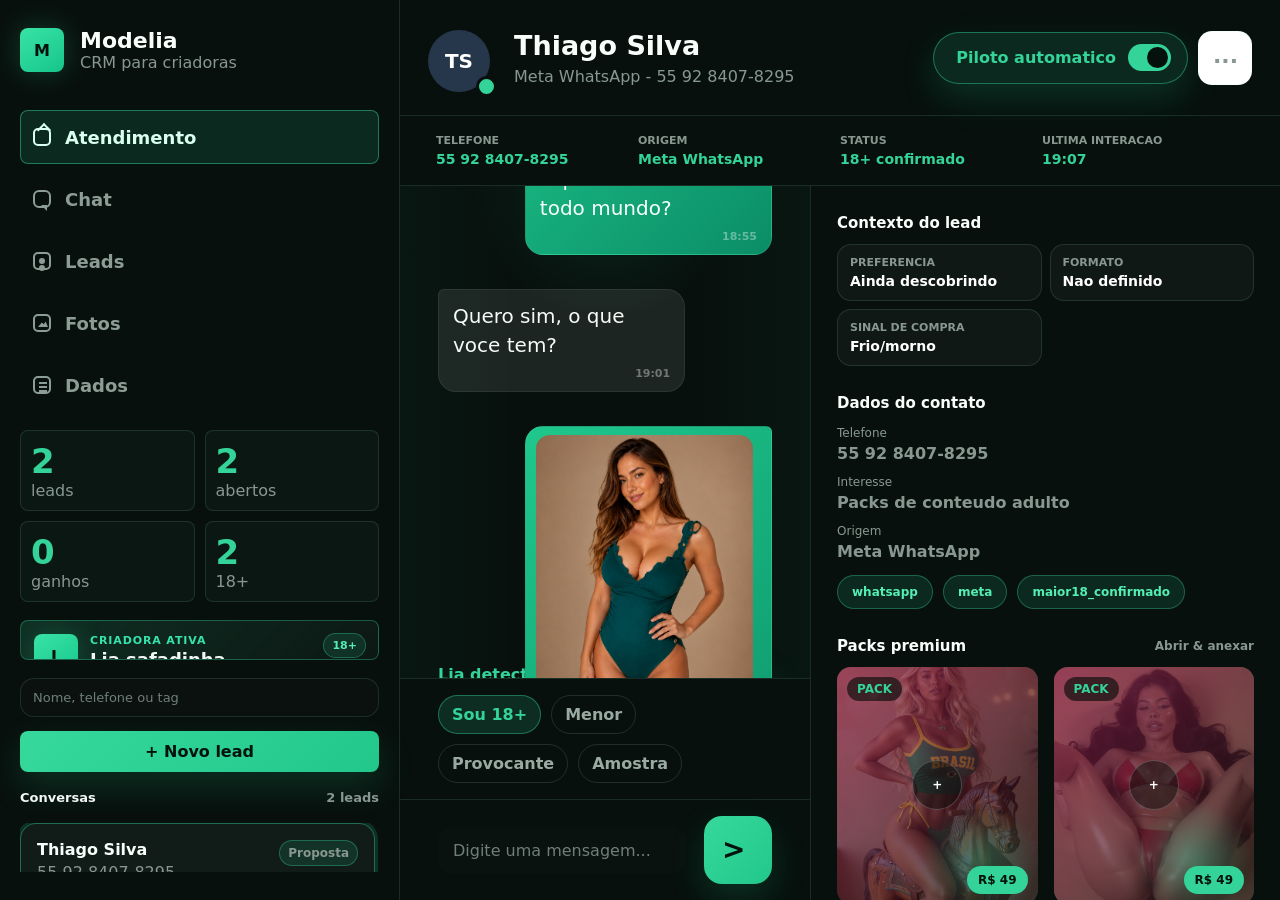
==== index.html @ 9b1b50dc "style: redesign crm dark cockpit layout" ====
<!doctype html>
<html lang="pt-BR">
  <head>
    <meta charset="UTF-8" />
    <meta name="viewport" content="width=device-width, initial-scale=1.0" />
    <title>Modelia CRM</title>
    <link rel="stylesheet" href="styles.css?v=20260605-02" />
  </head>
  <body data-view="atendimento">
    <main class="app-shell">
      <aside class="sidebar">
        <div class="brand">
          <div class="brand-mark">M</div>
          <div>
            <h1>Modelia</h1>
            <p>CRM para criadoras</p>
          </div>
        </div>

        <nav class="app-nav" aria-label="Areas do CRM">
          <button class="active" type="button" data-view="atendimento"><span class="nav-icon nav-icon-home" aria-hidden="true"></span>Atendimento</button>
          <button type="button" data-view="chat"><span class="nav-icon nav-icon-chat" aria-hidden="true"></span>Chat</button>
          <button type="button" data-view="leads"><span class="nav-icon nav-icon-leads" aria-hidden="true"></span>Leads</button>
          <button type="button" data-view="fotos"><span class="nav-icon nav-icon-photos" aria-hidden="true"></span>Fotos</button>
          <button type="button" data-view="dados"><span class="nav-icon nav-icon-data" aria-hidden="true"></span>Dados</button>
        </nav>

        <section class="metrics" aria-label="Resumo do CRM">
          <div>
            <strong id="metric-leads">0</strong>
            <span>leads</span>
          </div>
          <div>
            <strong id="metric-open">0</strong>
            <span>abertos</span>
          </div>
          <div>
            <strong id="metric-sales">0</strong>
            <span>ganhos</span>
          </div>
          <div>
            <strong id="metric-adult">0</strong>
            <span>18+</span>
          </div>
        </section>

        <section class="agent-card" aria-label="Criadora de conteudo">
          <div class="agent-orb" aria-hidden="true">L</div>
          <div class="agent-copy">
            <div class="agent-kicker">Criadora ativa</div>
            <h2>Lia safadinha</h2>
            <p>Provocante, carinhosa e sempre restrita a maiores de 18 anos.</p>
          </div>
          <span class="agent-pill">18+</span>
        </section>

        <div class="toolbar">
          <label class="search">
            <span>Buscar</span>
            <input id="search-input" type="search" placeholder="Nome, telefone ou tag" />
          </label>
          <button id="new-lead-button" class="primary-button" type="button">+ Novo lead</button>
        </div>

        <nav class="public-links" aria-label="Links publicos">
          <a href="privacidade.html" target="_blank" rel="noreferrer">Privacidade</a>
          <a href="termos.html" target="_blank" rel="noreferrer">Termos</a>
          <a href="exclusao-dados.html" target="_blank" rel="noreferrer">Exclusao de dados</a>
        </nav>

        <nav id="stage-tabs" class="stage-tabs" aria-label="Etapas do funil"></nav>
        <div class="list-heading">
          <strong>Conversas</strong>
          <span id="lead-list-count">0 leads</span>
        </div>
        <div id="lead-list" class="lead-list" aria-live="polite"></div>
      </aside>

      <section class="workspace">
        <header class="topbar">
          <div>
            <p class="eyebrow">Atendimento</p>
            <h2 id="lead-name">Selecione um lead</h2>
            <p id="lead-meta">A conversa e o historico aparecem aqui.</p>
          </div>
          <div class="topbar-actions">
            <button class="autopilot-button" type="button" aria-pressed="true">Piloto automatico <span aria-hidden="true"></span></button>
            <select id="stage-select" aria-label="Alterar etapa"></select>
            <button id="mark-done-button" class="ghost-button" type="button">Marcar ganho</button>
          </div>
        </header>

        <section class="contact-summary" aria-label="Resumo do contato">
          <div>
            <span>Telefone</span>
            <strong id="summary-phone">-</strong>
          </div>
          <div>
            <span>Origem</span>
            <strong id="summary-source">-</strong>
          </div>
          <div>
            <span>Status</span>
            <strong id="summary-age">Aguardando 18+</strong>
          </div>
          <div>
            <span>Ultima interacao</span>
            <strong id="summary-last-message">-</strong>
          </div>
        </section>

        <section id="leads-page" class="leads-page" aria-label="Lista detalhada de leads">
          <div class="section-heading">
            <div>
              <p class="eyebrow">Leads</p>
              <h3>Base de contatos</h3>
            </div>
            <button id="new-lead-button-alt" class="primary-button" type="button">Novo lead</button>
          </div>
          <div class="lead-table-wrap">
            <table class="lead-table">
              <thead>
                <tr>
                  <th>Contato</th>
                  <th>Status</th>
                  <th>Etapa</th>
                  <th>Preferencia</th>
                  <th>Ultima mensagem</th>
                </tr>
              </thead>
              <tbody id="lead-table-body"></tbody>
            </table>
          </div>
        </section>

        <section id="photos-page" class="photos-page" aria-label="Galeria de fotos">
          <div class="section-heading">
            <div>
              <p class="eyebrow">Fotos</p>
              <h3>Packs das modelos</h3>
            </div>
            <span class="section-caption">Abra um pack e anexe fotos ou videos</span>
          </div>
          <div id="model-gallery-page" class="model-gallery-page" aria-label="Packs e midias disponiveis"></div>
        </section>

        <div class="content-grid">
          <section class="chat-panel" aria-label="Chat">
            <header class="chat-header">
              <div class="chat-avatar" aria-hidden="true">L</div>
              <div>
                <strong id="chat-contact-name">Lia safadinha</strong>
                <span id="chat-contact-status">Aguardando confirmacao 18+</span>
              </div>
              <span id="sync-status" class="sync-status">Sincronizando</span>
            </header>
            <div id="chat-feed" class="chat-feed"></div>
            <div class="suggestion-bar">
              <strong>Lia detectou intencao alta.</strong>
              <span>Lead pronto para comprar - sugestao: oferecer Pack Premium.</span>
              <button type="button">Aplicar sugestao</button>
            </div>
            <div class="quick-replies" aria-label="Respostas rapidas">
              <button type="button" data-reply="Sou maior de 18">Sou 18+</button>
              <button type="button" data-reply="Sou menor de 18">Menor</button>
              <button type="button" data-reply="Gosto de um clima mais provocante">Provocante</button>
              <button type="button" data-reply="Manda uma amostrinha">Amostra</button>
            </div>
            <form id="message-form" class="composer">
              <div class="composer-fields">
                <input id="message-input" type="text" placeholder="Digite uma mensagem..." autocomplete="off" />
                <input id="media-input" type="url" placeholder="URL da midia opcional" autocomplete="off" />
              </div>
              <button class="send-button" type="submit">Enviar</button>
            </form>
          </section>

          <aside class="details-panel" aria-label="Detalhes do lead">
            <section>
              <h3>Contexto do lead</h3>
              <div class="profile-grid">
                <div>
                  <span>Preferencia</span>
                  <strong id="lead-preference">-</strong>
                </div>
                <div>
                  <span>Formato</span>
                  <strong id="lead-format">-</strong>
                </div>
                <div>
                  <span>Sinal de compra</span>
                  <strong id="lead-buying-signal">-</strong>
                </div>
              </div>
            </section>

            <section>
              <h3>Dados do contato</h3>
              <dl class="details-list">
                <div>
                  <dt>Telefone</dt>
                  <dd id="lead-phone">-</dd>
                </div>
                <div>
                  <dt>Interesse</dt>
                  <dd id="lead-interest">-</dd>
                </div>
                <div>
                  <dt>Origem</dt>
                  <dd id="lead-source">-</dd>
                </div>
              </dl>
              <div id="lead-tags" class="tag-row"></div>
            </section>

            <section>
              <div class="section-heading">
                <h3>Packs premium</h3>
                <span class="section-caption">Abrir & anexar</span>
              </div>
              <div id="model-gallery" class="model-gallery" aria-label="Packs e midias disponiveis"></div>
            </section>

            <section>
              <div class="section-heading">
                <h3>Notas</h3>
                <button id="save-note-button" class="text-button" type="button">Salvar</button>
              </div>
              <textarea id="note-input" rows="7" placeholder="Resumo, proximos passos, preferencias..."></textarea>
            </section>

            <section>
              <h3>Proximas acoes</h3>
              <div id="activity-list" class="activity-list"></div>
            </section>
          </aside>
        </div>
      </section>
    </main>

    <dialog id="lead-dialog">
      <form id="lead-form" method="dialog">
        <div class="dialog-header">
          <h2>Novo lead</h2>
          <button class="icon-button" value="cancel" aria-label="Fechar" type="submit">x</button>
        </div>
        <label>
          Nome
          <input name="name" required placeholder="Ex: Ana Silva" />
        </label>
        <label>
          Telefone
          <input name="phone" required placeholder="(92) 99999-9999" />
        </label>
        <label>
          Interesse
          <input name="interest" required placeholder="Ex: Ensaio fotografico" />
        </label>
        <label>
          Origem
          <select name="source">
            <option>WhatsApp</option>
            <option>Instagram</option>
            <option>Site</option>
            <option>Indicacao</option>
          </select>
        </label>
        <label>
          Tags
          <input name="tags" placeholder="vip, urgente, retorno" />
        </label>
        <div class="dialog-actions">
          <button class="ghost-button" value="cancel" type="submit">Cancelar</button>
          <button class="primary-button" value="default" type="submit">Criar lead</button>
        </div>
      </form>
    </dialog>

    <script src="app.js?v=20260605-02"></script>
  </body>
</html>
---- styles.css ----
:root {
  --bg: #eef3f6;
  --panel: #ffffff;
  --panel-soft: #f0f3f6;
  --text: #17202a;
  --muted: #697586;
  --line: #dde3ea;
  --brand: #0f766e;
  --brand-strong: #115e59;
  --brand-soft: #d9f4ef;
  --accent: #be185d;
  --accent-soft: #fce7f3;
  --danger: #b42318;
  --success: #15803d;
  --warning: #b7791f;
  --shadow: 0 14px 34px rgba(15, 23, 42, 0.09);
}

* {
  box-sizing: border-box;
}

body {
  margin: 0;
  min-height: 100vh;
  overflow-x: hidden;
  background:
    radial-gradient(circle at top left, rgba(15, 118, 110, 0.12), transparent 28vw),
    linear-gradient(135deg, #f8fafc 0%, var(--bg) 55%, #eef7f5 100%);
  color: var(--text);
  font-family: Inter, ui-sans-serif, system-ui, -apple-system, BlinkMacSystemFont, "Segoe UI", sans-serif;
}

button,
input,
select,
textarea {
  font: inherit;
}

button {
  cursor: pointer;
}

.app-shell {
  display: grid;
  grid-template-columns: minmax(340px, 410px) 1fr;
  width: 100%;
  max-width: 100vw;
  height: 100vh;
  min-height: 100vh;
  overflow: hidden;
}

.sidebar {
  display: flex;
  flex-direction: column;
  gap: 16px;
  min-width: 0;
  min-height: 0;
  border-right: 1px solid var(--line);
  background: rgba(255, 255, 255, 0.96);
  padding: 20px 18px;
  backdrop-filter: blur(10px);
}

.sidebar > * {
  min-width: 0;
  max-width: 100%;
}

.brand,
.topbar,
.section-heading,
.dialog-header,
.dialog-actions {
  display: flex;
  align-items: center;
  justify-content: space-between;
  gap: 16px;
}

.brand {
  justify-content: flex-start;
}

.app-nav {
  display: grid;
  grid-template-columns: repeat(5, minmax(0, 1fr));
  gap: 6px;
  border: 1px solid var(--line);
  border-radius: 8px;
  background: var(--panel-soft);
  padding: 4px;
  min-width: 0;
}

.app-nav button {
  display: grid;
  place-items: center;
  gap: 4px;
  border: 0;
  border-radius: 6px;
  background: transparent;
  color: var(--muted);
  padding: 9px 8px;
  font-size: 11px;
  font-weight: 900;
  min-width: 0;
  overflow: hidden;
  text-overflow: ellipsis;
  white-space: nowrap;
}

.nav-icon {
  position: relative;
  display: block;
  width: 18px;
  height: 18px;
  border: 2px solid currentColor;
  border-radius: 5px;
}

.nav-icon-home::before,
.nav-icon-chat::before,
.nav-icon-leads::before,
.nav-icon-photos::before,
.nav-icon-data::before {
  content: "";
  position: absolute;
  background: currentColor;
}

.nav-icon-home::before {
  left: 4px;
  top: -5px;
  width: 8px;
  height: 8px;
  border-left: 2px solid currentColor;
  border-top: 2px solid currentColor;
  background: transparent;
  transform: rotate(45deg);
}

.nav-icon-chat {
  border-radius: 6px;
}

.nav-icon-chat::before {
  right: 2px;
  bottom: -5px;
  width: 6px;
  height: 6px;
  clip-path: polygon(0 0, 100% 0, 100% 100%);
}

.nav-icon-leads::before {
  left: 4px;
  top: 4px;
  width: 6px;
  height: 6px;
  border-radius: 999px;
  box-shadow: 0 7px 0 currentColor;
}

.nav-icon-photos::before {
  left: 3px;
  bottom: 3px;
  width: 10px;
  height: 7px;
  clip-path: polygon(0 100%, 38% 35%, 58% 60%, 76% 20%, 100% 100%);
}

.nav-icon-data::before {
  left: 4px;
  top: 4px;
  width: 8px;
  height: 2px;
  box-shadow: 0 4px 0 currentColor, 0 8px 0 currentColor;
}

.app-nav button.active {
  background: white;
  color: var(--brand-strong);
  box-shadow: 0 6px 14px rgba(15, 23, 42, 0.08);
}

.brand-mark {
  display: grid;
  width: 44px;
  height: 44px;
  place-items: center;
  border-radius: 8px;
  background: linear-gradient(145deg, var(--brand), #12a090);
  color: white;
  font-weight: 800;
}

h1,
h2,
h3,
p {
  margin: 0;
}

h1 {
  font-size: 22px;
}

h2 {
  font-size: 28px;
}

h3 {
  font-size: 15px;
}

.brand p,
#lead-meta,
.eyebrow,
.details-list dt,
.activity-list,
.lead-card p,
.metrics span {
  color: var(--muted);
}

.metrics {
  display: grid;
  grid-template-columns: repeat(4, 1fr);
  gap: 10px;
}

.metrics div {
  border: 1px solid var(--line);
  border-radius: 8px;
  padding: 10px;
  background: linear-gradient(180deg, white, var(--panel-soft));
}

.metrics strong,
.metrics span {
  display: block;
}

.metrics strong {
  font-size: 20px;
}

.agent-card {
  position: relative;
  display: grid;
  grid-template-columns: auto minmax(0, 1fr);
  gap: 12px;
  overflow: hidden;
  border: 1px solid rgba(190, 24, 93, 0.18);
  border-radius: 8px;
  background:
    linear-gradient(135deg, rgba(252, 231, 243, 0.92), rgba(217, 244, 239, 0.72)),
    white;
  padding: 14px;
}

.agent-card::after {
  content: "";
  position: absolute;
  right: -28px;
  bottom: -38px;
  width: 104px;
  height: 104px;
  border-radius: 999px;
  background: rgba(190, 24, 93, 0.1);
}

.agent-orb {
  display: grid;
  width: 44px;
  height: 44px;
  place-items: center;
  border-radius: 8px;
  background: linear-gradient(145deg, var(--accent), var(--brand));
  color: white;
  font-weight: 900;
  box-shadow: 0 12px 24px rgba(190, 24, 93, 0.18);
}

.agent-copy {
  position: relative;
  z-index: 1;
  min-width: 0;
}

.agent-kicker {
  color: var(--accent);
  font-size: 11px;
  font-weight: 900;
  letter-spacing: 0.08em;
  text-transform: uppercase;
}

.agent-card h2 {
  margin-top: 2px;
  font-size: 18px;
}

.agent-card p {
  margin-top: 4px;
  color: var(--muted);
  font-size: 13px;
  line-height: 1.45;
  overflow-wrap: anywhere;
}

.agent-pill {
  position: absolute;
  top: 12px;
  right: 12px;
  z-index: 1;
  border-radius: 999px;
  background: rgba(255, 255, 255, 0.72);
  color: var(--accent);
  padding: 5px 8px;
  font-size: 11px;
  font-weight: 900;
}

.toolbar {
  display: grid;
  grid-template-columns: minmax(0, 1fr) auto;
  gap: 10px;
}

.toolbar .search {
  min-width: 0;
}

.search {
  display: grid;
  gap: 6px;
  color: var(--muted);
  font-size: 13px;
}

input,
select,
textarea {
  width: 100%;
  border: 1px solid var(--line);
  border-radius: 8px;
  background: rgba(255, 255, 255, 0.9);
  color: var(--text);
  outline: none;
  padding: 11px 12px;
}

input:focus,
select:focus,
textarea:focus {
  border-color: var(--brand);
  box-shadow: 0 0 0 3px var(--brand-soft);
}

.primary-button,
.ghost-button,
.text-button,
.icon-button,
.quick-replies button {
  border: 0;
  border-radius: 8px;
  padding: 11px 14px;
  font-weight: 700;
}

.primary-button {
  background: var(--brand);
  color: white;
}

.primary-button:hover {
  background: var(--brand-strong);
}

.ghost-button,
.quick-replies button {
  border: 1px solid var(--line);
  background: white;
  color: var(--text);
}

.text-button,
.icon-button {
  background: transparent;
  color: var(--brand);
}

.stage-tabs {
  display: flex;
  gap: 8px;
  overflow-x: auto;
  padding-bottom: 2px;
}

.list-heading {
  display: flex;
  align-items: center;
  justify-content: space-between;
  color: var(--text);
  font-size: 13px;
}

.list-heading span {
  color: var(--muted);
  font-weight: 800;
}

.public-links {
  display: grid;
  grid-template-columns: 1fr;
  gap: 8px;
}

.public-links a {
  display: block;
  border: 1px solid var(--line);
  border-radius: 8px;
  background: white;
  color: var(--brand-strong);
  padding: 10px 12px;
  font-size: 14px;
  font-weight: 800;
  text-decoration: none;
}

.public-links a:hover {
  border-color: var(--brand);
  background: var(--brand-soft);
}

.stage-tabs button {
  flex: 0 0 auto;
  border: 1px solid var(--line);
  border-radius: 999px;
  background: white;
  color: var(--muted);
  padding: 8px 12px;
}

.stage-tabs button.active {
  border-color: var(--brand);
  background: var(--brand-soft);
  color: var(--brand-strong);
  font-weight: 800;
}

.lead-list {
  display: grid;
  gap: 10px;
  overflow: auto;
  padding-right: 4px;
}

.lead-card {
  border: 1px solid var(--line);
  border-radius: 8px;
  background: white;
  display: grid;
  gap: 10px;
  padding: 13px;
  text-align: left;
}

.lead-card.active {
  border-color: var(--brand);
  background: linear-gradient(180deg, white, #f5fffc);
  box-shadow: 0 0 0 3px var(--brand-soft), 0 14px 30px rgba(15, 118, 110, 0.1);
}

.lead-card header {
  display: flex;
  justify-content: space-between;
  gap: 10px;
}

.lead-card-meta {
  display: flex;
  flex-wrap: wrap;
  gap: 8px;
  color: var(--muted);
  font-size: 12px;
  font-weight: 800;
}

.age-dot {
  position: relative;
  padding-left: 14px;
}

.age-dot::before {
  content: "";
  position: absolute;
  left: 0;
  top: 50%;
  width: 8px;
  height: 8px;
  border-radius: 999px;
  background: var(--warning);
  transform: translateY(-50%);
}

.age-dot.confirmed::before {
  background: var(--success);
}

.age-dot.blocked::before {
  background: var(--danger);
}

.lead-preview {
  display: -webkit-box;
  overflow: hidden;
  color: var(--muted);
  font-size: 13px;
  line-height: 1.35;
  -webkit-box-orient: vertical;
  -webkit-line-clamp: 2;
}

.lead-card strong {
  display: block;
  margin-bottom: 4px;
}

.badge {
  align-self: flex-start;
  border-radius: 999px;
  background: var(--panel-soft);
  color: var(--muted);
  padding: 5px 8px;
  font-size: 12px;
  font-weight: 700;
  white-space: nowrap;
}

.workspace {
  display: flex;
  flex-direction: column;
  min-width: 0;
  min-height: 0;
  overflow: hidden;
  gap: 16px;
  padding: 22px;
}

.topbar {
  min-height: 72px;
}

.eyebrow {
  margin-bottom: 4px;
  font-size: 12px;
  font-weight: 800;
  letter-spacing: 0.08em;
  text-transform: uppercase;
}

.topbar-actions {
  display: flex;
  align-items: center;
  gap: 10px;
}

.topbar-actions select {
  min-width: 170px;
}

.content-grid {
  display: grid;
  grid-template-columns: minmax(0, 1fr) minmax(300px, 360px);
  gap: 16px;
  min-height: 0;
  flex: 1;
}

.leads-page,
.photos-page {
  display: none;
  min-height: 0;
  overflow: hidden;
  border: 1px solid var(--line);
  border-radius: 8px;
  background: rgba(255, 255, 255, 0.94);
  box-shadow: var(--shadow);
  padding: 18px;
}

.photos-page {
  overflow: auto;
}

.lead-table-wrap {
  overflow: auto;
  margin-top: 14px;
  border: 1px solid var(--line);
  border-radius: 8px;
}

.model-gallery-page {
  display: grid;
  grid-template-columns: repeat(auto-fill, minmax(150px, 1fr));
  gap: 14px;
  margin-top: 16px;
}

.model-gallery-page .model-card {
  padding: 10px;
}

.lead-table {
  width: 100%;
  border-collapse: collapse;
  min-width: 760px;
}

.lead-table th,
.lead-table td {
  border-bottom: 1px solid var(--line);
  padding: 13px 14px;
  text-align: left;
  vertical-align: top;
}

.lead-table th {
  background: var(--panel-soft);
  color: var(--muted);
  font-size: 11px;
  font-weight: 900;
  text-transform: uppercase;
}

.lead-table tr {
  background: white;
}

.lead-table tr.active,
.lead-table tr:hover {
  background: #f5fffc;
}

.lead-table tr:last-child td {
  border-bottom: 0;
}

.table-contact {
  display: grid;
  gap: 3px;
  border: 0;
  background: transparent;
  color: var(--text);
  padding: 0;
  text-align: left;
}

.table-contact strong {
  font-size: 14px;
}

.table-contact span,
.table-preview {
  color: var(--muted);
  font-size: 13px;
}

.table-preview {
  max-width: 420px;
}

.table-status {
  display: inline-flex;
  border-radius: 999px;
  background: var(--brand-soft);
  color: var(--brand-strong);
  padding: 5px 8px;
  font-size: 12px;
  font-weight: 900;
  white-space: nowrap;
}

.table-empty {
  color: var(--muted);
  text-align: center;
}

.contact-summary {
  display: grid;
  grid-template-columns: repeat(4, minmax(0, 1fr));
  gap: 10px;
}

.contact-summary div,
.profile-grid div {
  border: 1px solid var(--line);
  border-radius: 8px;
  background: rgba(255, 255, 255, 0.86);
  padding: 11px 12px;
}

.contact-summary span,
.profile-grid span {
  display: block;
  margin-bottom: 4px;
  color: var(--muted);
  font-size: 11px;
  font-weight: 900;
  text-transform: uppercase;
}

.contact-summary strong,
.profile-grid strong {
  display: block;
  overflow: hidden;
  font-size: 14px;
  text-overflow: ellipsis;
  white-space: nowrap;
}

.chat-panel,
.details-panel {
  border: 1px solid var(--line);
  border-radius: 8px;
  background: rgba(255, 255, 255, 0.94);
  box-shadow: var(--shadow);
}

.chat-panel {
  display: grid;
  grid-template-rows: auto minmax(300px, 1fr) auto auto;
  min-height: 0;
  overflow: hidden;
}

.chat-header {
  display: flex;
  align-items: center;
  gap: 12px;
  border-bottom: 1px solid rgba(221, 227, 234, 0.78);
  background: linear-gradient(135deg, rgba(255, 255, 255, 0.96), rgba(240, 248, 246, 0.94));
  padding: 13px 16px;
}

.chat-header > div:nth-child(2) {
  min-width: 0;
  flex: 1;
}

.chat-avatar {
  display: grid;
  width: 42px;
  height: 42px;
  place-items: center;
  border-radius: 999px;
  background: linear-gradient(145deg, var(--accent), var(--brand));
  color: white;
  font-weight: 900;
  box-shadow: 0 10px 22px rgba(190, 24, 93, 0.18);
}

.chat-header strong,
.chat-header span {
  display: block;
}

.chat-header strong {
  font-size: 16px;
}

.chat-header span {
  margin-top: 2px;
  color: var(--muted);
  font-size: 13px;
}

.sync-status {
  flex: 0 0 auto;
  border: 1px solid var(--brand-soft);
  border-radius: 999px;
  background: rgba(217, 244, 239, 0.72);
  color: var(--brand-strong);
  padding: 6px 9px;
  font-size: 11px;
  font-weight: 900;
}

.chat-feed {
  display: flex;
  flex-direction: column;
  gap: 14px;
  overflow: auto;
  background:
    radial-gradient(circle at 18px 18px, rgba(15, 118, 110, 0.045) 0 2px, transparent 3px),
    linear-gradient(180deg, #fbfcfd, #f4f7f8);
  background-size: 38px 38px, auto;
  padding: 22px;
}

.message {
  max-width: min(74%, 620px);
  position: relative;
  border-radius: 16px;
  padding: 12px 14px 9px;
  line-height: 1.45;
  box-shadow: 0 10px 24px rgba(15, 23, 42, 0.08);
}

.message.inbound {
  align-self: flex-start;
  border-top-left-radius: 6px;
  background: white;
  color: var(--text);
}

.message.outbound {
  align-self: flex-end;
  border-top-right-radius: 6px;
  background: linear-gradient(145deg, var(--brand), #12877c);
  color: white;
}

.message.inbound::before,
.message.outbound::before {
  content: "";
  position: absolute;
  top: 0;
  width: 12px;
  height: 12px;
}

.message.inbound::before {
  left: -5px;
  border-top-right-radius: 12px;
  background: white;
}

.message.outbound::before {
  right: -5px;
  border-top-left-radius: 12px;
  background: var(--brand);
}

.message time {
  display: flex;
  align-items: center;
  gap: 6px;
  justify-content: flex-end;
  margin-top: 6px;
  opacity: 0.68;
  font-size: 11px;
  font-weight: 700;
}

.message-status {
  border-radius: 999px;
  padding: 2px 6px;
  font-size: 10px;
  font-weight: 900;
}

.message-status.sending,
.message-status.stored {
  background: rgba(255, 255, 255, 0.2);
}

.message-status.sent {
  background: rgba(217, 244, 239, 0.28);
}

.message-status.failed {
  background: rgba(255, 255, 255, 0.88);
  color: var(--danger);
}

.message p {
  margin: 0;
  white-space: pre-line;
}

.message-media {
  display: block;
  width: min(300px, 100%);
  max-height: 320px;
  margin: -4px -4px 9px;
  border-radius: 14px;
  object-fit: cover;
}

.quick-replies,
.composer {
  display: flex;
  gap: 10px;
  border-top: 1px solid var(--line);
  background: rgba(255, 255, 255, 0.92);
  padding: 11px 14px;
}

.quick-replies {
  flex-wrap: wrap;
}

.quick-replies button {
  border-radius: 999px;
  color: var(--brand-strong);
  padding: 9px 13px;
}

.quick-replies button:first-child {
  border-color: rgba(190, 24, 93, 0.2);
  background: var(--accent-soft);
  color: var(--accent);
}

.composer {
  align-items: center;
}

.composer-fields {
  display: grid;
  grid-template-columns: minmax(0, 1fr) minmax(180px, 260px);
  gap: 10px;
  flex: 1;
}

.composer input {
  border-color: transparent;
  background: var(--panel-soft);
  padding: 13px 14px;
}

.send-button {
  border: 0;
  border-radius: 999px;
  background: linear-gradient(145deg, var(--brand), #0d9488);
  color: white;
  padding: 13px 18px;
  font-weight: 900;
  box-shadow: 0 12px 24px rgba(15, 118, 110, 0.2);
}

.send-button:hover {
  background: linear-gradient(145deg, var(--brand-strong), var(--brand));
}

.details-panel {
  display: grid;
  align-content: start;
  gap: 18px;
  padding: 18px;
  overflow: auto;
}

.profile-grid {
  display: grid;
  gap: 8px;
  margin-top: 12px;
}

.details-list {
  display: grid;
  gap: 12px;
  margin: 14px 0 0;
}

.details-list div {
  display: grid;
  gap: 4px;
}

.details-list dt {
  font-size: 12px;
}

.details-list dd {
  margin: 0;
  font-weight: 700;
}

.tag-row {
  display: flex;
  flex-wrap: wrap;
  gap: 8px;
  margin-top: 14px;
}

.tag {
  border-radius: 999px;
  background: var(--brand-soft);
  color: var(--brand-strong);
  padding: 6px 9px;
  font-size: 12px;
  font-weight: 800;
}

.section-caption {
  color: var(--muted);
  font-size: 12px;
  font-weight: 700;
}

.model-gallery {
  display: grid;
  grid-template-columns: repeat(2, minmax(0, 1fr));
  gap: 10px;
  margin-top: 12px;
  max-height: 390px;
  overflow: auto;
  padding-right: 4px;
}

.model-card {
  display: grid;
  gap: 8px;
  border: 1px solid var(--line);
  border-radius: 8px;
  background: white;
  padding: 8px;
  color: var(--text);
  text-align: left;
}

.model-card:hover {
  border-color: var(--brand);
  box-shadow: 0 0 0 3px var(--brand-soft);
}

.model-card-preview {
  position: relative;
  display: block;
  width: 100%;
  aspect-ratio: 1 / 1.18;
  overflow: hidden;
  border-radius: 6px;
  background: var(--panel-soft);
}

.model-card-preview.is-empty {
  display: grid;
  place-items: center;
  border: 1px dashed #b8c6d1;
  color: var(--muted);
  text-align: center;
}

.model-card-preview.is-empty::before {
  content: attr(data-fallback);
  padding: 10px;
  font-size: 12px;
  font-weight: 900;
}

.model-card img {
  width: 100%;
  height: 100%;
  object-fit: cover;
}

.model-card video {
  width: 100%;
  height: 100%;
  object-fit: cover;
  background: #111827;
}

.model-card small {
  display: block;
  color: var(--muted);
  font-size: 11px;
  font-weight: 800;
  line-height: 1.35;
}

.model-pack-card {
  align-content: start;
}

.model-gallery-header {
  display: flex;
  align-items: center;
  gap: 10px;
  grid-column: 1 / -1;
  border: 1px solid var(--line);
  border-radius: 8px;
  background: #fff;
  padding: 10px;
}

.model-gallery-header div {
  display: grid;
  gap: 2px;
  min-width: 0;
}

.model-gallery-header strong,
.model-gallery-header span {
  overflow: hidden;
  text-overflow: ellipsis;
  white-space: nowrap;
}

.model-gallery-header span {
  color: var(--muted);
  font-size: 12px;
  font-weight: 700;
}

.pack-grid {
  display: grid;
  grid-template-columns: repeat(3, minmax(0, 1fr));
  gap: 8px;
  margin-top: 12px;
}

.pack-card {
  display: grid;
  gap: 3px;
  min-height: 68px;
  border: 1px solid rgba(255, 255, 255, 0.34);
  border-radius: 8px;
  background: rgba(255, 255, 255, 0.14);
  color: inherit;
  padding: 10px;
  text-align: left;
}

.pack-card:hover {
  background: rgba(255, 255, 255, 0.24);
}

.pack-card strong,
.pack-card span {
  display: block;
}

.pack-card strong {
  font-size: 12px;
}

.pack-card span {
  font-size: 13px;
  font-weight: 900;
}

.model-card span {
  font-size: 12px;
  font-weight: 800;
}

textarea {
  margin-top: 10px;
  resize: vertical;
}

.activity-list {
  display: grid;
  gap: 10px;
  margin-top: 12px;
  font-size: 14px;
}

.activity {
  border-left: 3px solid var(--brand);
  padding-left: 10px;
}

dialog {
  width: min(460px, calc(100vw - 28px));
  border: 0;
  border-radius: 8px;
  padding: 0;
  box-shadow: var(--shadow);
}

dialog::backdrop {
  background: rgba(15, 23, 42, 0.44);
}

.legal-page {
  width: min(920px, calc(100% - 32px));
  margin: 0 auto;
  padding: 42px 0 70px;
}

.legal-page h1 {
  margin: 12px 0 8px;
  font-size: 34px;
}

.legal-page h2 {
  margin-bottom: 8px;
  font-size: 20px;
}

.legal-page section {
  margin-top: 26px;
  border-top: 1px solid var(--line);
  padding-top: 20px;
}

.legal-page p {
  color: var(--muted);
  line-height: 1.7;
}

.back-link {
  display: inline-flex;
  border: 1px solid var(--line);
  border-radius: 8px;
  background: white;
  color: var(--brand-strong);
  padding: 10px 12px;
  font-weight: 800;
  text-decoration: none;
}

#lead-form {
  display: grid;
  gap: 14px;
  padding: 20px;
}

#lead-form label {
  display: grid;
  gap: 7px;
  color: var(--muted);
  font-size: 13px;
}

.empty-state {
  display: grid;
  min-height: 220px;
  place-items: center;
  color: var(--muted);
  text-align: center;
}

body[data-view="leads"] .content-grid {
  display: none;
}

body[data-view="leads"] .leads-page {
  display: block;
}

body[data-view="leads"] .contact-summary {
  display: none;
}

body[data-view="chat"] .leads-page,
body[data-view="chat"] .photos-page {
  display: none;
}

body[data-view="chat"] .content-grid {
  grid-template-columns: minmax(0, 1fr);
}

body[data-view="chat"] .details-panel {
  display: none;
}

body[data-view="chat"] .chat-panel {
  min-height: 0;
}

body[data-view="fotos"] .content-grid,
body[data-view="fotos"] .leads-page,
body[data-view="fotos"] .contact-summary {
  display: none;
}

body[data-view="fotos"] .photos-page {
  display: block;
}

body[data-view="dados"] .content-grid {
  grid-template-columns: minmax(340px, 460px) minmax(0, 1fr);
}

body[data-view="dados"] .chat-panel {
  order: 2;
  box-shadow: none;
}

body[data-view="dados"] .details-panel {
  order: 1;
}

body[data-view="dados"] .details-panel {
  box-shadow: var(--shadow);
}

@media (max-width: 980px) {
  .app-shell,
  .content-grid {
    grid-template-columns: 1fr;
  }

  .app-shell {
    height: auto;
    overflow: visible;
  }

  .workspace {
    overflow: visible;
  }

  .sidebar {
    border-right: 0;
    border-bottom: 1px solid var(--line);
  }

  .lead-list {
    max-height: 360px;
  }

  .topbar,
  .topbar-actions {
    align-items: stretch;
    flex-direction: column;
  }

  .contact-summary {
    grid-template-columns: repeat(2, minmax(0, 1fr));
  }

  body[data-view="dados"] .content-grid {
    grid-template-columns: 1fr;
  }
}

@media (max-width: 560px) {
  .sidebar,
  .workspace {
    padding: 16px;
  }

  h2 {
    font-size: 23px;
  }

  .metrics {
    grid-template-columns: repeat(2, 1fr);
  }

  .toolbar,
  .contact-summary {
    grid-template-columns: 1fr;
  }

  .app-nav button {
    min-width: 0;
    padding: 8px 4px;
    font-size: 9px;
  }

  .app-nav {
    grid-template-columns: repeat(3, minmax(0, 1fr));
  }

  .nav-icon {
    width: 16px;
    height: 16px;
  }

  .composer {
    flex-direction: column;
  }

  .composer-fields {
    grid-template-columns: 1fr;
    width: 100%;
  }

  .send-button {
    width: 100%;
  }

  .message {
    max-width: 92%;
  }
}

/* Premium layout pass */
body {
  background: #f4f7f8;
}

.app-shell {
  grid-template-columns: 360px minmax(0, 1fr);
  background: #f4f7f8;
}

.sidebar {
  gap: 14px;
  border-right: 1px solid #d9e2e7;
  background: #fbfcfd;
  padding: 18px;
}

.brand {
  border-bottom: 1px solid var(--line);
  padding-bottom: 14px;
}

.brand-mark,
.agent-orb,
.chat-avatar {
  background: #0f766e;
  box-shadow: none;
}

.app-nav {
  grid-template-columns: 1fr;
  gap: 4px;
  border: 0;
  background: transparent;
  padding: 0;
}

.app-nav button {
  flex: initial;
  grid-template-columns: 22px minmax(0, 1fr);
  place-items: center start;
  gap: 10px;
  border-radius: 8px;
  padding: 11px 12px;
  color: #64748b;
  font-size: 13px;
  text-align: left;
}

.app-nav button.active {
  background: #e8f5f2;
  color: var(--brand-strong);
  box-shadow: none;
}

.nav-icon {
  width: 18px;
  height: 18px;
}

.metrics {
  grid-template-columns: repeat(2, 1fr);
}

.metrics div,
.contact-summary div,
.profile-grid div,
.lead-card,
.public-links a,
input,
select,
textarea {
  background: #fff;
  border-color: #dbe5ea;
}

.agent-card {
  border: 1px solid #ead3df;
  background: #fff;
  padding: 13px;
}

.agent-card::after {
  display: none;
}

.toolbar {
  grid-template-columns: 1fr;
}

.public-links {
  display: none;
}

.public-links a {
  overflow: hidden;
  padding: 8px 7px;
  font-size: 11px;
  text-align: center;
  text-overflow: ellipsis;
  white-space: nowrap;
}

.stage-tabs {
  display: grid;
  grid-template-columns: repeat(2, minmax(0, 1fr));
  gap: 8px;
  overflow: visible;
  scrollbar-width: none;
}

.stage-tabs button {
  width: 100%;
  min-width: 0;
  overflow: hidden;
  padding-inline: 10px;
  text-overflow: ellipsis;
}

.stage-tabs::-webkit-scrollbar,
.app-nav::-webkit-scrollbar {
  display: none;
}

.workspace {
  gap: 14px;
  padding: 20px 22px;
}

.topbar {
  min-height: auto;
  border-bottom: 1px solid #dbe5ea;
  padding-bottom: 14px;
}

.topbar h2 {
  font-size: 30px;
  letter-spacing: 0;
}

.contact-summary {
  grid-template-columns: repeat(4, minmax(0, 1fr));
}

.content-grid {
  grid-template-columns: minmax(0, 1fr) 340px;
  gap: 14px;
}

.chat-panel,
.details-panel,
.leads-page,
.photos-page {
  border-color: #dbe5ea;
  background: #fff;
  box-shadow: none;
}

.chat-panel {
  grid-template-rows: auto minmax(420px, 1fr) auto auto;
}

.chat-header {
  background: #fff;
  padding: 14px 16px;
}

.chat-feed {
  background:
    radial-gradient(circle at 16px 16px, rgba(15, 118, 110, 0.035) 0 2px, transparent 3px),
    #f8fafb;
  background-size: 36px 36px, auto;
}

.message {
  box-shadow: none;
}

.message.outbound {
  background: #0f766e;
}

.message.outbound::before {
  background: #0f766e;
}

.quick-replies,
.composer {
  background: #fff;
}

.composer input {
  background: #f1f5f7;
}

.send-button {
  background: #0f766e;
  box-shadow: none;
}

.details-panel {
  gap: 16px;
}

.model-gallery {
  max-height: 330px;
}

.model-gallery-page {
  grid-template-columns: repeat(auto-fill, minmax(170px, 1fr));
}

.lead-table-wrap {
  max-height: calc(100vh - 250px);
}

body[data-view="chat"] .chat-panel {
  grid-template-rows: auto minmax(560px, 1fr) auto auto;
}

body[data-view="chat"] .contact-summary {
  grid-template-columns: repeat(4, minmax(0, 1fr));
}

body[data-view="fotos"] .photos-page,
body[data-view="leads"] .leads-page {
  min-height: calc(100vh - 150px);
}

@media (max-width: 1100px) {
  .app-shell {
    grid-template-columns: 320px minmax(0, 1fr);
  }

  .content-grid,
  body[data-view="dados"] .content-grid {
    grid-template-columns: 1fr;
  }

  .details-panel {
    max-height: none;
  }
}

@media (max-width: 760px) {
  html,
  body {
    width: 100%;
    max-width: 100%;
    overflow-x: hidden;
  }

  .app-shell {
    display: block;
    width: 100%;
    max-width: 100vw;
    height: auto;
    min-height: 100vh;
    overflow: visible;
  }

  .sidebar {
    position: static;
    width: 100%;
    max-width: 100%;
    min-width: 0;
    overflow: hidden;
    border-right: 0;
    border-bottom: 1px solid var(--line);
    padding: 14px;
  }

  .brand {
    padding-bottom: 10px;
  }

  .app-nav {
    width: 100%;
    max-width: 100%;
    grid-template-columns: repeat(2, minmax(0, 1fr));
    gap: 6px;
    overflow: hidden;
  }

  .app-nav button {
    flex: initial;
    grid-template-columns: 18px minmax(0, 1fr);
    place-items: center start;
    gap: 8px;
    min-height: 58px;
    padding: 9px 10px;
    font-size: 11px;
    text-align: left;
    letter-spacing: 0;
    white-space: normal;
  }

  .metrics,
  .agent-card {
    display: none;
  }

  .toolbar {
    grid-template-columns: 1fr;
  }

  .toolbar .primary-button {
    width: 100%;
  }

  .workspace {
    width: 100%;
    max-width: 100%;
    min-width: 0;
    overflow: hidden;
    padding: 14px;
  }

  .topbar,
  .topbar-actions {
    align-items: stretch;
    flex-direction: column;
  }

  .contact-summary {
    grid-template-columns: repeat(2, minmax(0, 1fr));
  }

  .content-grid,
  .chat-panel,
  .details-panel,
  .leads-page,
  .photos-page,
  .lead-list,
  .lead-card {
    width: 100%;
    max-width: 100%;
    min-width: 0;
  }

  .lead-list {
    overflow: hidden;
    padding-right: 0;
  }

  .lead-card header {
    display: block;
    min-width: 0;
  }

  .lead-card header > div {
    min-width: 0;
  }

  .lead-card strong,
  .lead-preview,
  .badge {
    overflow-wrap: anywhere;
  }

  .badge {
    display: inline-flex;
    max-width: 100%;
    margin-top: 8px;
    white-space: normal;
  }

  .chat-panel {
    grid-template-rows: auto minmax(440px, 62vh) auto auto;
  }

  body[data-view="chat"] .chat-panel {
    grid-template-rows: auto minmax(520px, 68vh) auto auto;
  }

  .composer,
  .quick-replies {
    flex-direction: column;
  }

  .composer-fields {
    grid-template-columns: 1fr;
    width: 100%;
  }

  .message {
    max-width: 94%;
  }

  .model-gallery-page {
    grid-template-columns: repeat(2, minmax(0, 1fr));
  }
}

@media (max-width: 560px) {
  .app-shell,
  .sidebar,
  .workspace {
    width: min(100%, 390px);
    max-width: min(100%, 390px);
  }

  .app-shell {
    margin: 0;
  }
}

/* Dark cockpit layout */
:root {
  --bg: #07100d;
  --panel: #0b1511;
  --panel-soft: #101d18;
  --text: #f3f7f4;
  --muted: #889891;
  --line: rgba(152, 255, 209, 0.12);
  --brand: #34d399;
  --brand-strong: #25d49b;
  --brand-soft: rgba(52, 211, 153, 0.16);
  --accent: #36e3ac;
  --accent-soft: rgba(54, 227, 172, 0.14);
  --shadow: none;
}

body {
  overflow: hidden;
  background:
    radial-gradient(circle at 58% 24%, rgba(31, 185, 128, 0.08), transparent 28vw),
    linear-gradient(120deg, #07100d 0%, #050908 100%);
  color: var(--text);
}

.app-shell {
  grid-template-columns: 400px minmax(0, 1fr);
  background: transparent;
}

.sidebar {
  gap: 18px;
  border-right: 1px solid var(--line);
  background: #08100d;
  padding: 28px 20px;
}

.brand {
  border-bottom: 0;
  padding-bottom: 20px;
}

.brand-mark,
.agent-orb,
.chat-avatar {
  background: linear-gradient(145deg, #39e3a6, #16c58b);
  color: #04110d;
  box-shadow: 0 0 28px rgba(52, 211, 153, 0.24);
}

.brand h1,
.topbar h2,
.details-panel h3,
.lead-card strong,
.chat-header strong {
  color: #f8fffb;
}

.brand p,
.lead-card span,
.details-list dt,
.details-list dd,
.chat-header span,
.section-caption,
.agent-copy p {
  color: var(--muted);
}

.app-nav {
  gap: 8px;
}

.app-nav button {
  min-height: 54px;
  border: 1px solid transparent;
  background: transparent;
  color: #8c9d95;
  font-size: 18px;
}

.app-nav button.active {
  border-color: rgba(52, 211, 153, 0.48);
  background: rgba(52, 211, 153, 0.13);
  color: #d9fff1;
}

.metrics {
  grid-template-columns: repeat(2, minmax(0, 1fr));
}

.metrics div,
.agent-card,
.lead-card,
.search input,
input,
select,
textarea,
.profile-grid div,
.contact-summary div,
.details-panel,
.chat-panel,
.leads-page,
.photos-page {
  border-color: var(--line);
  background: rgba(13, 24, 20, 0.92);
  color: var(--text);
  box-shadow: none;
}

.metrics div strong {
  color: var(--brand);
  font-size: 34px;
}

.agent-card {
  border-color: rgba(52, 211, 153, 0.36);
  background: linear-gradient(135deg, rgba(52, 211, 153, 0.16), rgba(13, 24, 20, 0.96));
}

.agent-pill,
.badge,
.tag,
.sync-status,
.table-status {
  border: 1px solid rgba(52, 211, 153, 0.35);
  background: rgba(52, 211, 153, 0.13);
  color: #55eeb5;
}

.toolbar {
  gap: 14px;
}

.search span {
  display: none;
}

.search input,
.composer input,
textarea {
  border-radius: 14px;
  background: rgba(11, 18, 16, 0.95);
  color: var(--text);
}

.search input::placeholder,
.composer input::placeholder,
textarea::placeholder {
  color: #6f7f77;
}

.primary-button,
.send-button,
.suggestion-bar button,
.autopilot-button {
  border: 0;
  background: linear-gradient(135deg, #36d99b, #22c78c);
  color: #03120d;
  box-shadow: 0 14px 34px rgba(34, 199, 140, 0.18);
}

.stage-tabs {
  display: none;
}

.lead-list {
  gap: 12px;
}

.lead-card {
  border-radius: 16px;
  padding: 16px;
}

.lead-card.active {
  border-color: rgba(52, 211, 153, 0.45);
  background: rgba(18, 29, 25, 0.96);
}

.workspace {
  gap: 0;
  padding: 0;
  background: #07100d;
}

.topbar {
  min-height: 116px;
  border-bottom: 1px solid var(--line);
  padding: 24px 28px;
}

.topbar > div:first-child {
  position: relative;
  padding-left: 86px;
}

.topbar > div:first-child::before {
  content: "TS";
  position: absolute;
  left: 0;
  top: 0;
  display: grid;
  place-items: center;
  width: 62px;
  height: 62px;
  border-radius: 50%;
  background: #26374b;
  color: #fff;
  font-size: 20px;
  font-weight: 900;
}

.topbar > div:first-child::after {
  content: "";
  position: absolute;
  left: 48px;
  top: 46px;
  width: 15px;
  height: 15px;
  border: 3px solid #07100d;
  border-radius: 50%;
  background: var(--brand);
}

.eyebrow {
  display: none;
}

.topbar h2 {
  margin: 0 0 6px;
  font-size: 27px;
}

.topbar p {
  color: var(--muted);
}

.topbar-actions {
  align-items: center;
  flex-direction: row;
}

.autopilot-button {
  display: inline-flex;
  align-items: center;
  gap: 12px;
  min-height: 52px;
  border: 1px solid rgba(52, 211, 153, 0.45);
  border-radius: 999px;
  background: rgba(52, 211, 153, 0.13);
  color: var(--brand);
  padding: 0 16px 0 22px;
  font-weight: 900;
}

.autopilot-button span {
  display: block;
  width: 43px;
  height: 27px;
  border-radius: 999px;
  background: var(--brand);
}

.autopilot-button span::after {
  content: "";
  display: block;
  width: 21px;
  height: 21px;
  margin: 3px 3px 3px auto;
  border-radius: 50%;
  background: #04110d;
}

.topbar-actions select {
  display: none;
}

.topbar-actions .ghost-button {
  width: 54px;
  height: 54px;
  overflow: hidden;
  border-radius: 14px;
  color: transparent;
}

.topbar-actions .ghost-button::before {
  content: "...";
  color: var(--muted);
  font-size: 22px;
}

.contact-summary {
  grid-template-columns: repeat(4, minmax(0, 1fr));
  gap: 0;
  border-bottom: 1px solid var(--line);
  padding: 18px 36px;
}

.contact-summary div {
  border: 0;
  background: transparent;
  padding: 0;
}

.contact-summary span {
  color: var(--muted);
}

.contact-summary strong {
  color: var(--brand);
}

.content-grid {
  grid-template-columns: minmax(0, 1fr) 470px;
  gap: 0;
  min-height: 0;
}

.chat-panel {
  border: 0;
  border-radius: 0;
  background: #07100d;
  grid-template-rows: auto minmax(0, 1fr) auto auto auto;
}

.chat-header {
  display: none;
}

.chat-feed {
  gap: 34px;
  min-height: 0;
  background:
    radial-gradient(circle at 50% 0%, rgba(52, 211, 153, 0.11), transparent 25%),
    linear-gradient(90deg, rgba(52, 211, 153, 0.035), transparent 28%, transparent 72%, rgba(52, 211, 153, 0.035)),
    #07100d;
  padding: 46px 38px 28px;
}

.message {
  max-width: min(610px, 74%);
  border: 1px solid rgba(255, 255, 255, 0.07);
  border-radius: 18px;
  box-shadow: none;
  font-size: 20px;
  line-height: 1.45;
}

.message.inbound {
  align-self: flex-start;
  background: rgba(255, 255, 255, 0.09);
  color: #f4fbf7;
}

.message.outbound {
  align-self: flex-end;
  background: linear-gradient(135deg, #1fc88d, #0b8d66);
  color: #f7fffb;
}

.message.inbound::before,
.message.outbound::before {
  display: none;
}

.message time {
  color: rgba(255, 255, 255, 0.55);
}

.message-media {
  width: min(280px, 100%);
  border-radius: 14px;
}

.suggestion-bar {
  display: flex;
  align-items: center;
  gap: 10px;
  border-top: 1px solid rgba(52, 211, 153, 0.16);
  background: rgba(52, 211, 153, 0.13);
  padding: 14px 38px;
  color: #dffcef;
}

.suggestion-bar strong {
  color: var(--brand);
}

.suggestion-bar span {
  flex: 1;
  color: #d8e6df;
}

.suggestion-bar button {
  border-radius: 10px;
  padding: 12px 18px;
  font-weight: 900;
}

.quick-replies,
.composer {
  border-top: 1px solid var(--line);
  background: #07100d;
  padding: 16px 38px;
}

.quick-replies button {
  border-color: rgba(255, 255, 255, 0.12);
  background: transparent;
  color: #99aaa2;
  border-radius: 999px;
}

.quick-replies button:first-child {
  border-color: rgba(52, 211, 153, 0.42);
  color: var(--brand);
}

.composer {
  align-items: center;
  gap: 18px;
}

.composer-fields {
  grid-template-columns: minmax(0, 1fr);
}

#media-input {
  display: none;
}

.send-button {
  width: 68px;
  height: 68px;
  overflow: hidden;
  border-radius: 18px;
  color: transparent;
}

.send-button::before {
  content: ">";
  color: #03120d;
  font-size: 28px;
  line-height: 1;
  transform: rotate(-30deg);
}

.details-panel {
  gap: 28px;
  overflow: auto;
  border-width: 0 0 0 1px;
  border-radius: 0;
  background: #08100d;
  padding: 28px 26px;
}

.details-panel section {
  border: 0;
  padding: 0;
}

.profile-grid {
  grid-template-columns: repeat(2, minmax(0, 1fr));
}

.profile-grid div {
  border-radius: 14px;
  background: rgba(255, 255, 255, 0.035);
}

.profile-grid strong {
  color: #fff;
}

.tag-row {
  gap: 10px;
}

.tag {
  border-radius: 999px;
  padding: 9px 14px;
}

.model-gallery {
  grid-template-columns: repeat(2, minmax(0, 1fr));
  gap: 16px;
  max-height: none;
  overflow: visible;
  padding-right: 0;
}

.model-card {
  gap: 10px;
  border: 0;
  background: transparent;
  padding: 0;
  color: #fff;
}

.model-card:hover {
  box-shadow: none;
}

.model-card-preview {
  border-radius: 14px;
  background: #13211c;
}

.model-card-preview::after {
  content: "";
  position: absolute;
  inset: 0;
  background:
    radial-gradient(circle at 70% 82%, rgba(52, 211, 153, 0.35), transparent 25%),
    linear-gradient(135deg, rgba(200, 35, 105, 0.46), rgba(5, 12, 10, 0.32));
  pointer-events: none;
}

.model-card img,
.model-card video {
  filter: saturate(0.9) brightness(0.72);
}

.media-badge,
.media-lock,
.media-price {
  position: absolute;
  z-index: 2;
}

.media-badge {
  left: 10px;
  top: 10px;
  border-radius: 999px;
  background: rgba(5, 12, 10, 0.64);
  color: var(--brand);
  padding: 5px 10px;
  font-size: 11px;
  font-weight: 900;
  text-transform: uppercase;
}

.media-lock {
  left: 50%;
  top: 50%;
  display: grid;
  place-items: center;
  width: 50px;
  height: 50px;
  border: 1px solid rgba(255, 255, 255, 0.2);
  border-radius: 50%;
  background: rgba(5, 12, 10, 0.46);
  color: #fff;
  font-size: 22px;
  transform: translate(-50%, -50%);
}

.media-price {
  right: 10px;
  bottom: 10px;
  border-radius: 999px;
  background: var(--brand);
  color: #03120d;
  padding: 7px 11px;
  font-size: 13px;
  font-weight: 950;
}

.model-card > span:not(.model-card-preview) {
  color: #fff;
  font-size: 15px;
}

.model-card small {
  color: var(--muted);
  font-size: 13px;
}

textarea {
  min-height: 118px;
}

.activity {
  border-left-color: var(--brand);
  color: #cbd8d1;
}

body[data-view="fotos"] .photos-page,
body[data-view="leads"] .leads-page {
  min-height: calc(100vh - 116px);
}

.photos-page,
.leads-page {
  border-radius: 0;
  background: #08100d;
}

.model-gallery-page {
  grid-template-columns: repeat(auto-fill, minmax(220px, 1fr));
}

@media (max-width: 1180px) {
  .app-shell {
    grid-template-columns: 320px minmax(0, 1fr);
  }

  .content-grid {
    grid-template-columns: 1fr;
  }

  .details-panel {
    border-left: 0;
    border-top: 1px solid var(--line);
  }
}

@media (max-width: 760px) {
  body {
    overflow: auto;
  }

  .app-shell,
  .sidebar,
  .workspace {
    width: 100%;
    max-width: 100%;
  }

  .app-shell {
    grid-template-columns: 1fr;
    height: auto;
    overflow: visible;
  }

  .sidebar {
    padding: 18px;
  }

  .app-nav {
    grid-template-columns: repeat(2, minmax(0, 1fr));
  }

  .metrics,
  .agent-card {
    display: grid;
  }

  .topbar {
    padding: 18px;
  }

  .topbar > div:first-child {
    padding-left: 0;
  }

  .topbar > div:first-child::before,
  .topbar > div:first-child::after {
    display: none;
  }

  .topbar-actions {
    align-items: stretch;
    flex-direction: column;
  }

  .contact-summary {
    grid-template-columns: 1fr 1fr;
    padding: 16px 18px;
  }

  .chat-feed,
  .quick-replies,
  .composer,
  .suggestion-bar {
    padding-inline: 18px;
  }

  .suggestion-bar {
    align-items: stretch;
    flex-direction: column;
  }

  .message {
    max-width: 94%;
    font-size: 16px;
  }

  .details-panel {
    padding: 20px 18px;
  }
}
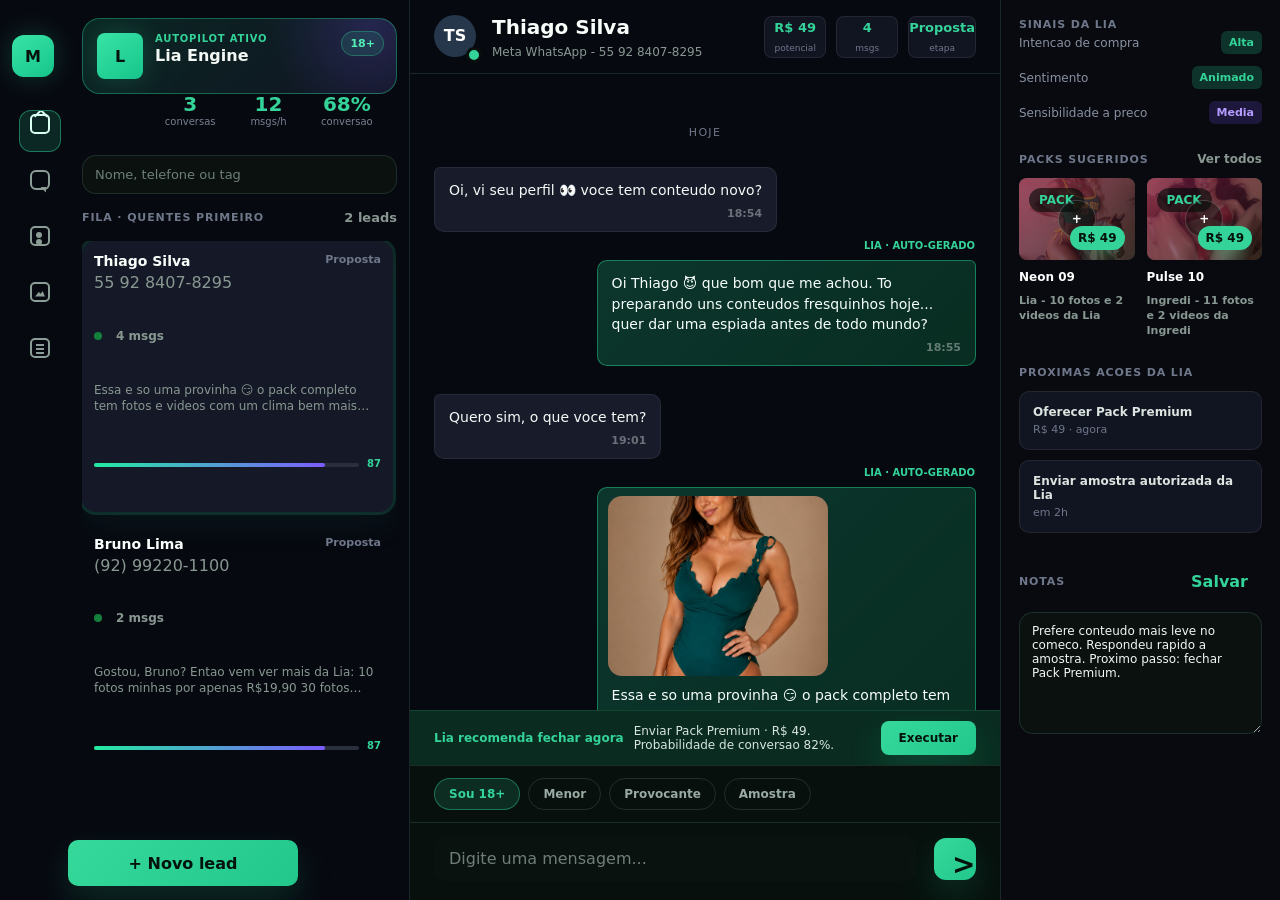
==== commit 3045ea84: "style: restructure app screens for engine layout" ====
--- a/index.html
+++ b/index.html
@@ -4,7 +4,7 @@
     <meta charset="UTF-8" />
     <meta name="viewport" content="width=device-width, initial-scale=1.0" />
     <title>Modelia CRM</title>
-    <link rel="stylesheet" href="styles.css?v=20260605-02" />
+    <link rel="stylesheet" href="styles.css?v=20260605-03" />
   </head>
   <body data-view="atendimento">
     <main class="app-shell">
@@ -28,15 +28,15 @@
         <section class="metrics" aria-label="Resumo do CRM">
           <div>
             <strong id="metric-leads">0</strong>
-            <span>leads</span>
+            <span>conversas</span>
           </div>
           <div>
             <strong id="metric-open">0</strong>
-            <span>abertos</span>
+            <span>msgs/h</span>
           </div>
           <div>
             <strong id="metric-sales">0</strong>
-            <span>ganhos</span>
+            <span>conversao</span>
           </div>
           <div>
             <strong id="metric-adult">0</strong>
@@ -47,9 +47,9 @@
         <section class="agent-card" aria-label="Criadora de conteudo">
           <div class="agent-orb" aria-hidden="true">L</div>
           <div class="agent-copy">
-            <div class="agent-kicker">Criadora ativa</div>
-            <h2>Lia safadinha</h2>
-            <p>Provocante, carinhosa e sempre restrita a maiores de 18 anos.</p>
+            <div class="agent-kicker">Autopilot ativo</div>
+            <h2>Lia Engine</h2>
+            <p>Respondendo, qualificando e recomendando packs em tempo real.</p>
           </div>
           <span class="agent-pill">18+</span>
         </section>
@@ -70,7 +70,7 @@
 
         <nav id="stage-tabs" class="stage-tabs" aria-label="Etapas do funil"></nav>
         <div class="list-heading">
-          <strong>Conversas</strong>
+          <strong>Fila · quentes primeiro</strong>
           <span id="lead-list-count">0 leads</span>
         </div>
         <div id="lead-list" class="lead-list" aria-live="polite"></div>
@@ -84,6 +84,18 @@
             <p id="lead-meta">A conversa e o historico aparecem aqui.</p>
           </div>
           <div class="topbar-actions">
+            <div class="topbar-stat">
+              <strong>R$ 49</strong>
+              <span>potencial</span>
+            </div>
+            <div class="topbar-stat">
+              <strong>4</strong>
+              <span>msgs</span>
+            </div>
+            <div class="topbar-stat">
+              <strong>Proposta</strong>
+              <span>etapa</span>
+            </div>
             <button class="autopilot-button" type="button" aria-pressed="true">Piloto automatico <span aria-hidden="true"></span></button>
             <select id="stage-select" aria-label="Alterar etapa"></select>
             <button id="mark-done-button" class="ghost-button" type="button">Marcar ganho</button>
@@ -113,35 +125,67 @@
           <div class="section-heading">
             <div>
               <p class="eyebrow">Leads</p>
-              <h3>Base de contatos</h3>
+              <h3>Leads · pipeline</h3>
             </div>
             <button id="new-lead-button-alt" class="primary-button" type="button">Novo lead</button>
           </div>
-          <div class="lead-table-wrap">
-            <table class="lead-table">
-              <thead>
-                <tr>
-                  <th>Contato</th>
-                  <th>Status</th>
-                  <th>Etapa</th>
-                  <th>Preferencia</th>
-                  <th>Ultima mensagem</th>
-                </tr>
-              </thead>
-              <tbody id="lead-table-body"></tbody>
-            </table>
-          </div>
+          <div id="pipeline-board" class="pipeline-board" aria-label="Pipeline de leads"></div>
         </section>
 
         <section id="photos-page" class="photos-page" aria-label="Galeria de fotos">
           <div class="section-heading">
             <div>
               <p class="eyebrow">Fotos</p>
-              <h3>Packs das modelos</h3>
+              <h3>Fotos · biblioteca</h3>
             </div>
             <span class="section-caption">Abra um pack e anexe fotos ou videos</span>
           </div>
           <div id="model-gallery-page" class="model-gallery-page" aria-label="Packs e midias disponiveis"></div>
+        </section>
+
+        <section id="data-page" class="data-page" aria-label="Painel de dados">
+          <div class="section-heading">
+            <div>
+              <p class="eyebrow">Dados</p>
+              <h3>Dados · painel</h3>
+            </div>
+            <span class="section-caption">Hoje</span>
+          </div>
+          <div class="data-metrics">
+            <div><span>Receita estimada</span><strong>R$ 3.333</strong><small>+18% vs. semana anterior</small></div>
+            <div><span>Leads ativos</span><strong>142</strong><small>38 prontos para proposta</small></div>
+            <div><span>Conversao</span><strong>26%</strong><small>+4 pontos</small></div>
+            <div><span>Ticket medio</span><strong>R$ 49</strong><small>pack recomendado</small></div>
+          </div>
+          <div class="data-grid">
+            <section class="chart-panel">
+              <div class="section-heading">
+                <h3>Conversas que viram proposta</h3>
+                <span class="section-caption">ultimos 7 dias</span>
+              </div>
+              <div class="fake-chart" aria-hidden="true">
+                <span style="height: 24%"></span>
+                <span style="height: 38%"></span>
+                <span style="height: 31%"></span>
+                <span style="height: 52%"></span>
+                <span style="height: 44%"></span>
+                <span style="height: 68%"></span>
+                <span style="height: 58%"></span>
+                <span style="height: 82%"></span>
+              </div>
+            </section>
+            <section class="chart-panel">
+              <div class="section-heading">
+                <h3>Perfil de conversao</h3>
+                <span class="section-caption">por sinal</span>
+              </div>
+              <div class="bar-list">
+                <div><span>Intencao alta</span><strong style="width: 86%"></strong><em>86</em></div>
+                <div><span>Responde rapido</span><strong style="width: 64%"></strong><em>64</em></div>
+                <div><span>Quer amostra</span><strong style="width: 51%"></strong><em>51</em></div>
+              </div>
+            </section>
+          </div>
         </section>
 
         <div class="content-grid">
@@ -156,9 +200,9 @@
             </header>
             <div id="chat-feed" class="chat-feed"></div>
             <div class="suggestion-bar">
-              <strong>Lia detectou intencao alta.</strong>
-              <span>Lead pronto para comprar - sugestao: oferecer Pack Premium.</span>
-              <button type="button">Aplicar sugestao</button>
+              <strong>Lia recomenda fechar agora</strong>
+              <span>Enviar Pack Premium · R$ 49. Probabilidade de conversao 82%.</span>
+              <button type="button">Executar</button>
             </div>
             <div class="quick-replies" aria-label="Respostas rapidas">
               <button type="button" data-reply="Sou maior de 18">Sou 18+</button>
@@ -174,6 +218,7 @@
               <button class="send-button" type="submit">Enviar</button>
             </form>
           </section>
+        </div>
 
           <aside class="details-panel" aria-label="Detalhes do lead">
             <section>
@@ -194,6 +239,24 @@
               </div>
             </section>
 
+            <section class="lia-signals">
+              <h3>Sinais da Lia</h3>
+              <dl class="signal-list">
+                <div>
+                  <dt>Intencao de compra</dt>
+                  <dd>Alta</dd>
+                </div>
+                <div>
+                  <dt>Sentimento</dt>
+                  <dd>Animado</dd>
+                </div>
+                <div>
+                  <dt>Sensibilidade a preco</dt>
+                  <dd>Media</dd>
+                </div>
+              </dl>
+            </section>
+
             <section>
               <h3>Dados do contato</h3>
               <dl class="details-list">
@@ -215,8 +278,8 @@
 
             <section>
               <div class="section-heading">
-                <h3>Packs premium</h3>
-                <span class="section-caption">Abrir & anexar</span>
+                <h3>Packs sugeridos</h3>
+                <span class="section-caption">Ver todos</span>
               </div>
               <div id="model-gallery" class="model-gallery" aria-label="Packs e midias disponiveis"></div>
             </section>
@@ -230,11 +293,10 @@
             </section>
 
             <section>
-              <h3>Proximas acoes</h3>
+              <h3>Proximas acoes da Lia</h3>
               <div id="activity-list" class="activity-list"></div>
             </section>
           </aside>
-        </div>
       </section>
     </main>
 
@@ -276,6 +338,6 @@
       </form>
     </dialog>
 
-    <script src="app.js?v=20260605-02"></script>
+    <script src="app.js?v=20260605-03"></script>
   </body>
 </html>
--- a/styles.css
+++ b/styles.css
@@ -582,7 +582,8 @@
 }
 
 .leads-page,
-.photos-page {
+.photos-page,
+.data-page {
   display: none;
   min-height: 0;
   overflow: hidden;
@@ -594,6 +595,10 @@
 }
 
 .photos-page {
+  overflow: auto;
+}
+
+.data-page {
   overflow: auto;
 }
 
@@ -1276,6 +1281,17 @@
 }
 
 body[data-view="fotos"] .photos-page {
+  display: block;
+}
+
+body[data-view="dados"] .content-grid,
+body[data-view="dados"] .leads-page,
+body[data-view="dados"] .photos-page,
+body[data-view="dados"] .contact-summary {
+  display: none;
+}
+
+body[data-view="dados"] .data-page {
   display: block;
 }
 
@@ -2485,3 +2501,1000 @@
     padding: 20px 18px;
   }
 }
+
+/* Engine layout v3 */
+body {
+  background: #05070c;
+}
+
+.app-shell {
+  grid-template-columns: 410px minmax(0, 1fr);
+}
+
+.sidebar {
+  display: grid;
+  grid-template-columns: 56px minmax(0, 1fr);
+  grid-template-rows: auto auto auto auto 1fr auto;
+  gap: 16px 14px;
+  min-height: 100vh;
+  padding: 18px 12px;
+  background: #070910;
+}
+
+.brand {
+  grid-column: 1;
+  grid-row: 1;
+  display: grid;
+  place-items: center;
+  padding: 0;
+}
+
+.brand > div:last-child {
+  display: none;
+}
+
+.brand-mark {
+  width: 42px;
+  height: 42px;
+  border-radius: 12px;
+}
+
+.app-nav {
+  grid-column: 1;
+  grid-row: 2 / 6;
+  display: flex;
+  align-items: center;
+  flex-direction: column;
+  gap: 14px;
+}
+
+.app-nav button {
+  width: 42px;
+  height: 42px;
+  min-height: 42px;
+  grid-template-columns: 1fr;
+  place-items: center;
+  border-radius: 12px;
+  padding: 0;
+  font-size: 0;
+}
+
+.app-nav button.active {
+  background: rgba(35, 235, 161, 0.14);
+}
+
+.nav-icon {
+  width: 20px;
+  height: 20px;
+}
+
+.metrics,
+.agent-card,
+.toolbar,
+.stage-tabs,
+.list-heading,
+.lead-list {
+  grid-column: 2;
+}
+
+.agent-card {
+  grid-row: 1;
+  display: grid;
+  grid-template-columns: 46px minmax(0, 1fr) auto;
+  gap: 12px;
+  border-color: rgba(35, 235, 161, 0.36);
+  border-radius: 18px;
+  background:
+    radial-gradient(circle at 92% 12%, rgba(124, 92, 255, 0.2), transparent 34%),
+    linear-gradient(135deg, rgba(35, 235, 161, 0.13), rgba(18, 22, 37, 0.92));
+  padding: 14px;
+}
+
+.agent-orb {
+  width: 46px;
+  height: 46px;
+}
+
+.agent-copy h2 {
+  font-size: 16px;
+}
+
+.agent-copy p {
+  display: none;
+}
+
+.agent-kicker {
+  color: var(--brand);
+  font-size: 10px;
+}
+
+.metrics {
+  grid-row: 2;
+  grid-template-columns: repeat(3, minmax(0, 1fr));
+  gap: 6px;
+  margin-top: -78px;
+  padding: 60px 14px 12px 72px;
+  pointer-events: none;
+}
+
+.metrics div {
+  border: 0;
+  background: transparent;
+  padding: 0;
+  text-align: center;
+}
+
+.metrics div:nth-child(4) {
+  display: none;
+}
+
+.metrics div strong {
+  font-size: 20px;
+}
+
+.metrics div span {
+  color: #788091;
+  font-size: 10px;
+}
+
+.toolbar {
+  grid-row: 3;
+}
+
+.toolbar .primary-button {
+  position: fixed;
+  left: 68px;
+  bottom: 14px;
+  z-index: 5;
+  width: 230px;
+  min-height: 46px;
+  border-radius: 10px;
+}
+
+.list-heading {
+  grid-row: 4;
+  margin-top: 0;
+}
+
+.list-heading strong {
+  color: #6f778a;
+  font-size: 11px;
+  letter-spacing: 0.08em;
+  text-transform: uppercase;
+}
+
+.lead-list {
+  grid-row: 5;
+  max-height: none;
+  padding-bottom: 72px;
+}
+
+.lead-card {
+  border: 0;
+  border-radius: 14px;
+  background: transparent;
+  padding: 12px;
+}
+
+.lead-card.active {
+  background: #151927;
+}
+
+.lead-card header {
+  align-items: start;
+}
+
+.lead-card strong {
+  font-size: 14px;
+}
+
+.lead-card .badge {
+  border: 0;
+  background: transparent;
+  color: #6f778a;
+  padding: 0;
+  font-size: 11px;
+}
+
+.lead-card-meta .age-dot {
+  font-size: 0;
+}
+
+.lead-card-meta .age-dot::before {
+  width: 8px;
+  height: 8px;
+}
+
+.lead-preview {
+  margin: 2px 0 7px;
+  color: #8991a1;
+  font-size: 12px;
+}
+
+.lead-score {
+  display: grid;
+  grid-template-columns: minmax(0, 1fr) auto;
+  align-items: center;
+  gap: 8px;
+}
+
+.lead-score::before {
+  content: "";
+  grid-column: 1;
+  grid-row: 1;
+  height: 4px;
+  border-radius: 999px;
+  background: #2a2f3d;
+}
+
+.lead-score span {
+  grid-column: 1;
+  grid-row: 1;
+  height: 4px;
+  border-radius: 999px;
+  background: linear-gradient(90deg, #23eba1, #7c5cff);
+}
+
+.lead-score strong {
+  color: var(--brand);
+  font-size: 10px;
+}
+
+.workspace {
+  display: grid;
+  grid-template-columns: minmax(0, 1fr) 280px;
+  grid-template-rows: 74px auto minmax(0, 1fr);
+  min-height: 100vh;
+}
+
+.topbar {
+  grid-column: 1;
+  grid-row: 1;
+  min-height: 74px;
+  padding: 14px 24px;
+  background: #070910;
+}
+
+.topbar > div:first-child {
+  padding-left: 58px;
+}
+
+.topbar > div:first-child::before {
+  width: 42px;
+  height: 42px;
+  font-size: 16px;
+}
+
+.topbar > div:first-child::after {
+  left: 32px;
+  top: 32px;
+  width: 10px;
+  height: 10px;
+}
+
+.topbar h2 {
+  font-size: 20px;
+}
+
+.topbar p {
+  font-size: 12px;
+}
+
+.topbar-actions {
+  gap: 10px;
+}
+
+.topbar-stat {
+  display: grid;
+  place-items: center;
+  min-width: 62px;
+  min-height: 42px;
+  border: 1px solid rgba(255, 255, 255, 0.08);
+  border-radius: 8px;
+  background: #111421;
+}
+
+.topbar-stat strong {
+  color: var(--brand);
+  font-size: 13px;
+}
+
+.topbar-stat span {
+  color: #6f778a;
+  font-size: 9px;
+}
+
+.autopilot-button {
+  display: none;
+}
+
+.topbar-actions .ghost-button {
+  display: none;
+}
+
+.contact-summary {
+  display: none;
+}
+
+.content-grid {
+  grid-column: 1;
+  grid-row: 2 / 4;
+  display: block;
+  min-height: 0;
+}
+
+.chat-panel {
+  height: calc(100vh - 74px);
+  grid-template-rows: minmax(0, 1fr) auto auto auto;
+}
+
+.chat-feed {
+  gap: 28px;
+  padding: 52px 24px 22px;
+  background: #070910;
+}
+
+.chat-feed::before {
+  content: "HOJE";
+  align-self: center;
+  color: #6f778a;
+  font-size: 11px;
+  letter-spacing: 0.12em;
+}
+
+.message {
+  max-width: min(560px, 70%);
+  border-radius: 10px;
+  font-size: 14px;
+}
+
+.message.inbound {
+  background: #171b2a;
+}
+
+.message.outbound {
+  border-color: rgba(35, 235, 161, 0.42);
+  background: linear-gradient(135deg, rgba(35, 235, 161, 0.2), rgba(9, 52, 37, 0.84));
+}
+
+.message.outbound::after {
+  content: "LIA · AUTO-GERADO";
+  position: absolute;
+  right: 0;
+  top: -22px;
+  color: var(--brand);
+  font-size: 10px;
+  font-weight: 900;
+}
+
+.message-media {
+  width: min(220px, 100%);
+  max-height: 180px;
+}
+
+.suggestion-bar {
+  padding: 10px 24px;
+  background: rgba(35, 235, 161, 0.13);
+  font-size: 12px;
+}
+
+.suggestion-bar button {
+  border-radius: 8px;
+  padding: 10px 18px;
+}
+
+.quick-replies {
+  gap: 8px;
+  padding: 12px 24px;
+}
+
+.quick-replies button {
+  padding: 8px 14px;
+  font-size: 12px;
+}
+
+.composer {
+  padding: 12px 24px 18px;
+}
+
+.send-button {
+  width: 42px;
+  height: 42px;
+  border-radius: 12px;
+}
+
+.details-panel {
+  grid-column: 2;
+  grid-row: 1 / 4;
+  border-left: 1px solid var(--line);
+  background: #080a10;
+  padding: 18px;
+}
+
+.details-panel section {
+  order: 10;
+}
+
+.lia-signals {
+  order: 1 !important;
+}
+
+.details-panel section:nth-of-type(3) {
+  order: 2;
+}
+
+.details-panel section:nth-of-type(5) {
+  order: 3;
+}
+
+.details-panel section:nth-of-type(4) {
+  order: 4;
+}
+
+.details-panel section:nth-of-type(1),
+.details-panel section:nth-of-type(2) {
+  display: none;
+}
+
+.details-panel section:nth-of-type(1),
+.details-panel section:nth-of-type(3) {
+  display: none;
+}
+
+.details-panel section:nth-of-type(2),
+.details-panel section:nth-of-type(4),
+.details-panel section:nth-of-type(5),
+.details-panel section:nth-of-type(6) {
+  display: block;
+}
+
+.details-panel section:nth-of-type(2) {
+  order: 1;
+}
+
+.details-panel section:nth-of-type(4) {
+  order: 2;
+}
+
+.details-panel section:nth-of-type(6) {
+  order: 3;
+}
+
+.details-panel section:nth-of-type(5) {
+  order: 4;
+}
+
+.details-panel h3 {
+  color: #6f778a;
+  font-size: 11px;
+  letter-spacing: 0.08em;
+  text-transform: uppercase;
+}
+
+.signal-list {
+  display: grid;
+  gap: 12px;
+  margin: 0;
+}
+
+.signal-list div {
+  display: flex;
+  align-items: center;
+  justify-content: space-between;
+  gap: 12px;
+}
+
+.signal-list dt {
+  color: #8991a1;
+  font-size: 12px;
+}
+
+.signal-list dd {
+  margin: 0;
+  border-radius: 6px;
+  background: rgba(35, 235, 161, 0.18);
+  color: var(--brand);
+  padding: 5px 8px;
+  font-size: 11px;
+  font-weight: 900;
+}
+
+.signal-list div:nth-child(3) dd {
+  background: rgba(124, 92, 255, 0.18);
+  color: #b69cff;
+}
+
+.model-gallery {
+  gap: 12px;
+}
+
+.model-card-preview {
+  aspect-ratio: 1.1 / 0.78;
+  border-radius: 8px;
+}
+
+.model-card > span:not(.model-card-preview) {
+  font-size: 12px;
+}
+
+.model-card small {
+  font-size: 11px;
+}
+
+.media-lock {
+  width: 38px;
+  height: 38px;
+  font-size: 15px;
+}
+
+.media-price {
+  padding: 5px 8px;
+  font-size: 11px;
+}
+
+.activity-list {
+  gap: 10px;
+}
+
+.activity {
+  display: grid;
+  gap: 4px;
+  border: 1px solid rgba(255, 255, 255, 0.08);
+  border-radius: 10px;
+  background: #111421;
+  padding: 13px;
+}
+
+.activity strong {
+  color: #dbe4df;
+  font-size: 12px;
+}
+
+.activity span {
+  color: #6f778a;
+  font-size: 11px;
+}
+
+textarea {
+  min-height: 86px;
+  font-size: 12px;
+}
+
+@media (max-width: 1180px) {
+  .workspace {
+    grid-template-columns: minmax(0, 1fr);
+  }
+
+  .details-panel {
+    grid-column: 1;
+    grid-row: auto;
+  }
+}
+
+/* Complete app screens */
+.leads-page,
+.photos-page,
+.data-page {
+  grid-column: 1 / -1;
+  grid-row: 1 / -1;
+  min-height: 100vh;
+  border: 0;
+  border-left: 1px solid var(--line);
+  border-radius: 0;
+  background: #070910;
+  padding: 24px;
+}
+
+body[data-view="leads"] .workspace,
+body[data-view="fotos"] .workspace,
+body[data-view="dados"] .workspace {
+  display: block;
+  overflow: auto;
+}
+
+body[data-view="leads"] .leads-page,
+body[data-view="fotos"] .photos-page,
+body[data-view="dados"] .data-page {
+  display: block;
+}
+
+body[data-view="leads"] .topbar,
+body[data-view="fotos"] .topbar,
+body[data-view="dados"] .topbar,
+body[data-view="leads"] .details-panel,
+body[data-view="fotos"] .details-panel,
+body[data-view="dados"] .details-panel,
+body[data-view="leads"] .content-grid,
+body[data-view="fotos"] .content-grid,
+body[data-view="dados"] .content-grid {
+  display: none;
+}
+
+.leads-page .section-heading,
+.photos-page .section-heading,
+.data-page .section-heading {
+  margin-bottom: 18px;
+}
+
+.leads-page .eyebrow,
+.photos-page .eyebrow,
+.data-page .eyebrow {
+  display: block;
+  color: var(--brand);
+}
+
+.leads-page h3,
+.photos-page h3,
+.data-page h3 {
+  margin: 0;
+  color: #f5fff9;
+  font-size: 20px;
+}
+
+.pipeline-board {
+  display: grid;
+  grid-template-columns: repeat(4, minmax(220px, 1fr));
+  gap: 12px;
+  min-height: calc(100vh - 120px);
+}
+
+.pipeline-column {
+  display: grid;
+  grid-template-rows: auto minmax(0, 1fr);
+  gap: 12px;
+  border: 1px solid var(--line);
+  border-radius: 14px;
+  background: #0b0f16;
+  padding: 12px;
+}
+
+.pipeline-column header {
+  display: flex;
+  justify-content: space-between;
+  color: #8c95a6;
+  font-size: 12px;
+  font-weight: 900;
+  text-transform: uppercase;
+}
+
+.pipeline-column header strong {
+  color: var(--brand);
+}
+
+.pipeline-column > div {
+  display: grid;
+  align-content: start;
+  gap: 10px;
+}
+
+.pipeline-card {
+  display: grid;
+  gap: 8px;
+  border: 1px solid rgba(255, 255, 255, 0.08);
+  border-radius: 12px;
+  background: #121622;
+  color: #fff;
+  padding: 12px;
+  text-align: left;
+}
+
+.pipeline-card:hover {
+  border-color: rgba(35, 235, 161, 0.42);
+}
+
+.pipeline-card > span,
+.pipeline-empty {
+  color: #8f98a8;
+  font-size: 12px;
+}
+
+.pipeline-tags {
+  display: flex;
+  flex-wrap: wrap;
+  gap: 6px;
+}
+
+.pipeline-tags em {
+  border-radius: 999px;
+  background: rgba(35, 235, 161, 0.12);
+  color: var(--brand);
+  padding: 5px 8px;
+  font-size: 10px;
+  font-style: normal;
+  font-weight: 900;
+}
+
+.photos-page .model-gallery-page {
+  grid-template-columns: repeat(auto-fill, minmax(168px, 1fr));
+  gap: 16px;
+}
+
+.photos-page .model-card-preview {
+  aspect-ratio: 1 / 0.82;
+}
+
+.data-metrics {
+  display: grid;
+  grid-template-columns: repeat(4, minmax(0, 1fr));
+  gap: 12px;
+  margin-bottom: 16px;
+}
+
+.data-metrics div,
+.chart-panel {
+  border: 1px solid var(--line);
+  border-radius: 14px;
+  background: #0b0f16;
+  padding: 16px;
+}
+
+.data-metrics span,
+.data-metrics small {
+  display: block;
+  color: #8991a1;
+  font-size: 12px;
+}
+
+.data-metrics strong {
+  display: block;
+  margin: 8px 0 4px;
+  color: var(--brand);
+  font-size: 24px;
+}
+
+.data-grid {
+  display: grid;
+  grid-template-columns: minmax(0, 1.35fr) minmax(280px, 0.65fr);
+  gap: 14px;
+}
+
+.fake-chart {
+  display: flex;
+  align-items: end;
+  gap: 12px;
+  height: 260px;
+  padding-top: 28px;
+}
+
+.fake-chart span {
+  flex: 1;
+  min-height: 20px;
+  border-radius: 10px 10px 0 0;
+  background: linear-gradient(180deg, rgba(35, 235, 161, 0.92), rgba(35, 235, 161, 0.08));
+}
+
+.bar-list {
+  display: grid;
+  gap: 18px;
+  padding-top: 22px;
+}
+
+.bar-list div {
+  display: grid;
+  grid-template-columns: 1fr auto;
+  gap: 8px;
+}
+
+.bar-list span {
+  color: #c7d0cb;
+  font-size: 13px;
+}
+
+.bar-list strong {
+  grid-column: 1 / -1;
+  height: 6px;
+  border-radius: 999px;
+  background: linear-gradient(90deg, #facc15, #23eba1);
+}
+
+.bar-list em {
+  color: #fff;
+  font-style: normal;
+  font-weight: 900;
+}
+
+@media (max-width: 760px) {
+  body {
+    overflow: hidden;
+    background: #070910;
+  }
+
+  .app-shell {
+    display: block;
+    height: 100vh;
+    min-height: 100vh;
+    overflow: hidden;
+  }
+
+  .sidebar {
+    position: fixed;
+    inset: auto 0 0;
+    z-index: 20;
+    display: block;
+    min-height: 0;
+    border-top: 1px solid var(--line);
+    border-right: 0;
+    background: rgba(7, 9, 16, 0.96);
+    padding: 8px 10px calc(8px + env(safe-area-inset-bottom));
+  }
+
+  .brand,
+  .metrics,
+  .agent-card,
+  .toolbar,
+  .list-heading,
+  .lead-list,
+  .public-links,
+  .stage-tabs {
+    display: none;
+  }
+
+  .app-nav {
+    display: grid;
+    grid-template-columns: repeat(5, minmax(0, 1fr));
+    gap: 4px;
+  }
+
+  .app-nav button {
+    width: 100%;
+    height: 48px;
+    min-height: 48px;
+    border: 0;
+    background: transparent;
+    font-size: 0;
+  }
+
+  .app-nav button.active {
+    background: transparent;
+    color: var(--brand);
+  }
+
+  .workspace {
+    display: block;
+    height: 100vh;
+    min-height: 100vh;
+    overflow: auto;
+    padding-bottom: 66px;
+  }
+
+  body[data-view="atendimento"] .workspace,
+  body[data-view="chat"] .workspace {
+    display: grid;
+    grid-template-columns: 1fr;
+    grid-template-rows: auto minmax(0, 1fr);
+  }
+
+  .topbar {
+    display: flex;
+    position: sticky;
+    top: 0;
+    z-index: 8;
+    min-height: 64px;
+    padding: 12px 14px;
+    background: #070910;
+  }
+
+  .topbar > div:first-child {
+    padding-left: 42px;
+  }
+
+  .topbar > div:first-child::before {
+    display: grid;
+    width: 32px;
+    height: 32px;
+    font-size: 12px;
+  }
+
+  .topbar > div:first-child::after {
+    display: block;
+    left: 24px;
+    top: 24px;
+    width: 8px;
+    height: 8px;
+  }
+
+  .topbar h2 {
+    font-size: 15px;
+  }
+
+  .topbar p {
+    font-size: 11px;
+  }
+
+  .topbar-stat,
+  .autopilot-button,
+  .topbar-actions .ghost-button {
+    display: none;
+  }
+
+  .content-grid {
+    display: block;
+    min-height: 0;
+  }
+
+  .chat-panel {
+    height: calc(100vh - 64px - 66px);
+    grid-template-rows: minmax(0, 1fr) auto auto auto;
+  }
+
+  .chat-feed {
+    gap: 22px;
+    padding: 22px 14px;
+  }
+
+  .message {
+    max-width: 86%;
+    font-size: 13px;
+  }
+
+  .message-media {
+    width: min(190px, 100%);
+  }
+
+  .suggestion-bar {
+    gap: 4px;
+    padding: 8px 12px;
+    font-size: 11px;
+  }
+
+  .suggestion-bar button {
+    padding: 8px 12px;
+  }
+
+  .quick-replies {
+    overflow-x: auto;
+    flex-wrap: nowrap;
+    padding: 10px 12px;
+  }
+
+  .quick-replies button {
+    white-space: nowrap;
+  }
+
+  .composer {
+    grid-template-columns: minmax(0, 1fr) 46px;
+    padding: 10px 12px;
+  }
+
+  .send-button {
+    width: 46px;
+    height: 46px;
+  }
+
+  .details-panel,
+  body[data-view="atendimento"] .details-panel {
+    display: none;
+  }
+
+  body[data-view="leads"] .leads-page,
+  body[data-view="fotos"] .photos-page,
+  body[data-view="dados"] .data-page {
+    min-height: 100vh;
+    padding: 14px 12px 78px;
+  }
+
+  .pipeline-board {
+    grid-template-columns: 1fr;
+    min-height: 0;
+  }
+
+  .pipeline-column {
+    min-height: 0;
+  }
+
+  .photos-page .model-gallery-page {
+    grid-template-columns: repeat(2, minmax(0, 1fr));
+  }
+
+  .data-metrics {
+    grid-template-columns: repeat(2, minmax(0, 1fr));
+  }
+
+  .data-grid {
+    grid-template-columns: 1fr;
+  }
+
+  .fake-chart {
+    height: 180px;
+  }
+}
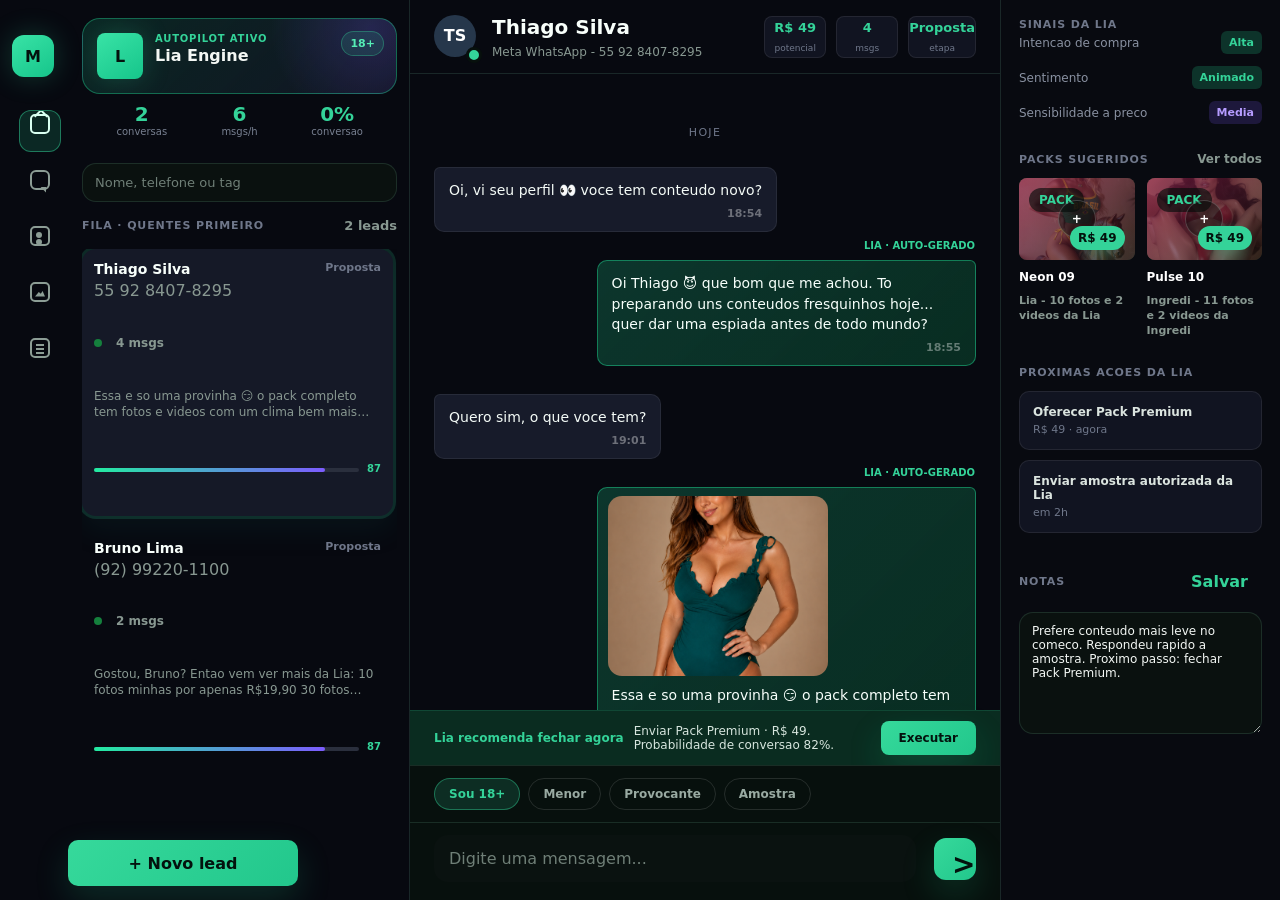
==== commit a922f438: "feat: add pack library and real dashboard data" ====
--- a/index.html
+++ b/index.html
@@ -21,7 +21,7 @@
           <button class="active" type="button" data-view="atendimento"><span class="nav-icon nav-icon-home" aria-hidden="true"></span>Atendimento</button>
           <button type="button" data-view="chat"><span class="nav-icon nav-icon-chat" aria-hidden="true"></span>Chat</button>
           <button type="button" data-view="leads"><span class="nav-icon nav-icon-leads" aria-hidden="true"></span>Leads</button>
-          <button type="button" data-view="fotos"><span class="nav-icon nav-icon-photos" aria-hidden="true"></span>Fotos</button>
+          <button type="button" data-view="fotos"><span class="nav-icon nav-icon-photos" aria-hidden="true"></span>Packs</button>
           <button type="button" data-view="dados"><span class="nav-icon nav-icon-data" aria-hidden="true"></span>Dados</button>
         </nav>
 
@@ -135,11 +135,32 @@
         <section id="photos-page" class="photos-page" aria-label="Galeria de fotos">
           <div class="section-heading">
             <div>
-              <p class="eyebrow">Fotos</p>
-              <h3>Fotos · biblioteca</h3>
-            </div>
-            <span class="section-caption">Abra um pack e anexe fotos ou videos</span>
-          </div>
+              <p class="eyebrow">Packs</p>
+              <h3>Packs · biblioteca</h3>
+            </div>
+            <span class="section-caption">Cadastre, abra e anexe fotos ou videos</span>
+          </div>
+          <form id="pack-form" class="pack-form">
+            <div>
+              <label>
+                Nome do pack
+                <input name="title" required placeholder="Ex: Ensaio Neon 11" />
+              </label>
+              <label>
+                Modelo
+                <input name="model" required placeholder="Ex: Lia" />
+              </label>
+              <label>
+                Preco
+                <input name="price" required placeholder="Ex: R$ 49" />
+              </label>
+            </div>
+            <label>
+              Imagens e videos
+              <input name="files" type="file" accept="image/*,video/*" multiple required />
+            </label>
+            <button class="primary-button" type="submit">Cadastrar pack</button>
+          </form>
           <div id="model-gallery-page" class="model-gallery-page" aria-label="Packs e midias disponiveis"></div>
         </section>
 
@@ -152,10 +173,10 @@
             <span class="section-caption">Hoje</span>
           </div>
           <div class="data-metrics">
-            <div><span>Receita estimada</span><strong>R$ 3.333</strong><small>+18% vs. semana anterior</small></div>
-            <div><span>Leads ativos</span><strong>142</strong><small>38 prontos para proposta</small></div>
-            <div><span>Conversao</span><strong>26%</strong><small>+4 pontos</small></div>
-            <div><span>Ticket medio</span><strong>R$ 49</strong><small>pack recomendado</small></div>
+            <div><span>Receita estimada</span><strong id="data-revenue">R$ 0</strong><small id="data-revenue-note">com base nos ganhos</small></div>
+            <div><span>Leads ativos</span><strong id="data-active-leads">0</strong><small id="data-active-note">em atendimento</small></div>
+            <div><span>Conversao</span><strong id="data-conversion">0%</strong><small id="data-conversion-note">ganhos / total</small></div>
+            <div><span>Ticket medio</span><strong id="data-ticket">R$ 49</strong><small>pack recomendado</small></div>
           </div>
           <div class="data-grid">
             <section class="chart-panel">
--- a/styles.css
+++ b/styles.css
@@ -2612,8 +2612,8 @@
   grid-row: 2;
   grid-template-columns: repeat(3, minmax(0, 1fr));
   gap: 6px;
-  margin-top: -78px;
-  padding: 60px 14px 12px 72px;
+  margin-top: -8px;
+  padding: 0 14px 10px;
   pointer-events: none;
 }
 
@@ -3209,6 +3209,41 @@
   gap: 16px;
 }
 
+.pack-form {
+  display: grid;
+  gap: 12px;
+  margin-bottom: 18px;
+  border: 1px solid var(--line);
+  border-radius: 14px;
+  background: #0b0f16;
+  padding: 14px;
+}
+
+.pack-form > div {
+  display: grid;
+  grid-template-columns: repeat(3, minmax(0, 1fr));
+  gap: 10px;
+}
+
+.pack-form label {
+  display: grid;
+  gap: 7px;
+  color: #8991a1;
+  font-size: 11px;
+  font-weight: 900;
+  text-transform: uppercase;
+}
+
+.pack-form input {
+  min-width: 0;
+  border-radius: 10px;
+}
+
+.pack-form input[type="file"] {
+  border: 1px dashed rgba(35, 235, 161, 0.35);
+  background: rgba(35, 235, 161, 0.06);
+}
+
 .photos-page .model-card-preview {
   aspect-ratio: 1 / 0.82;
 }
@@ -3486,6 +3521,10 @@
     grid-template-columns: repeat(2, minmax(0, 1fr));
   }
 
+  .pack-form > div {
+    grid-template-columns: 1fr;
+  }
+
   .data-metrics {
     grid-template-columns: repeat(2, minmax(0, 1fr));
   }
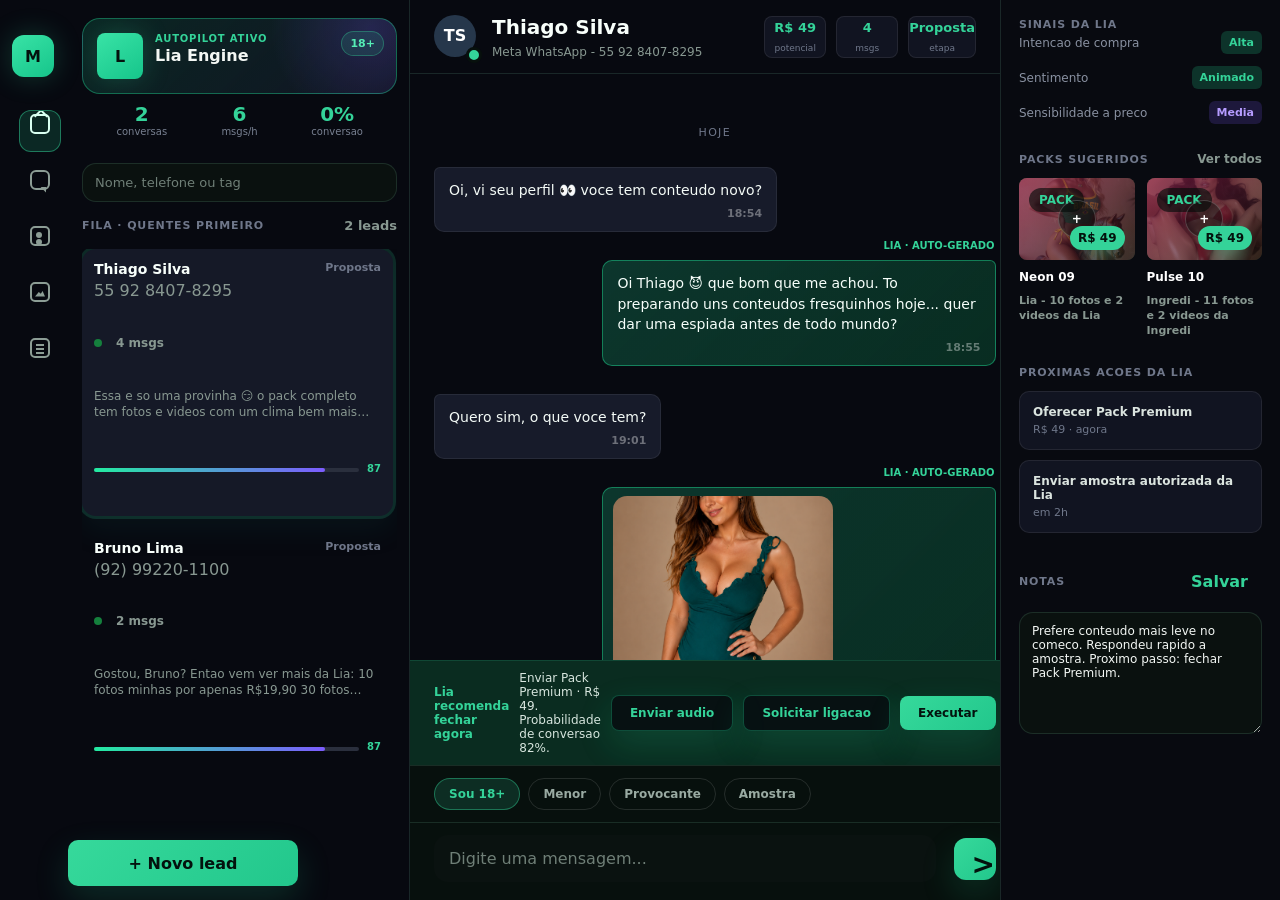
==== commit 83878bf7: "feat: add audio preview and call request actions" ====
--- a/index.html
+++ b/index.html
@@ -223,6 +223,8 @@
             <div class="suggestion-bar">
               <strong>Lia recomenda fechar agora</strong>
               <span>Enviar Pack Premium · R$ 49. Probabilidade de conversao 82%.</span>
+              <button id="send-audio-preview-button" type="button">Enviar audio</button>
+              <button id="request-call-button" type="button">Solicitar ligacao</button>
               <button type="button">Executar</button>
             </div>
             <div class="quick-replies" aria-label="Respostas rapidas">
--- a/styles.css
+++ b/styles.css
@@ -2828,10 +2828,42 @@
   grid-template-rows: minmax(0, 1fr) auto auto auto;
 }
 
+body[data-chat-empty="true"] .chat-panel {
+  grid-template-rows: minmax(0, 1fr) auto;
+}
+
+body[data-chat-empty="true"] .suggestion-bar,
+body[data-chat-empty="true"] .quick-replies {
+  display: none;
+}
+
 .chat-feed {
   gap: 28px;
   padding: 52px 24px 22px;
   background: #070910;
+}
+
+.chat-empty-state {
+  align-self: center;
+  justify-self: center;
+  display: grid;
+  gap: 8px;
+  min-height: auto;
+  max-width: 360px;
+  border: 1px solid var(--line);
+  border-radius: 14px;
+  background: #0b0f16;
+  padding: 20px;
+  color: #a7b1ac;
+}
+
+.chat-empty-state strong {
+  color: #f5fff9;
+}
+
+.chat-empty-state span {
+  color: #8991a1;
+  line-height: 1.5;
 }
 
 .chat-feed::before {
@@ -2881,6 +2913,14 @@
 .suggestion-bar button {
   border-radius: 8px;
   padding: 10px 18px;
+  white-space: nowrap;
+}
+
+#send-audio-preview-button,
+#request-call-button {
+  border: 1px solid rgba(35, 235, 161, 0.28);
+  background: rgba(7, 9, 16, 0.74);
+  color: var(--brand);
 }
 
 .quick-replies {
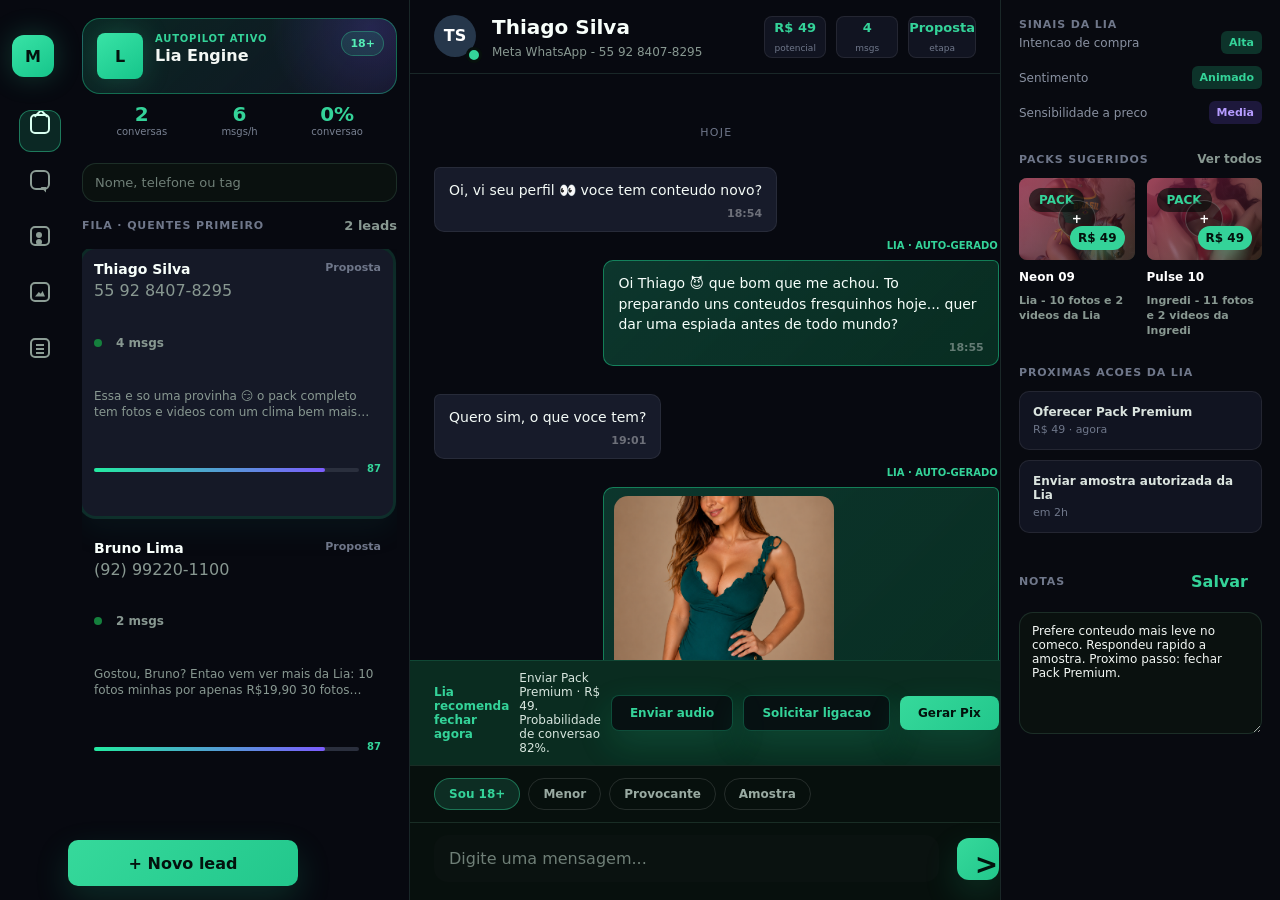
==== commit d42843cd: "feat: add Asaas Pix checkout" ====
--- a/index.html
+++ b/index.html
@@ -225,7 +225,7 @@
               <span>Enviar Pack Premium · R$ 49. Probabilidade de conversao 82%.</span>
               <button id="send-audio-preview-button" type="button">Enviar audio</button>
               <button id="request-call-button" type="button">Solicitar ligacao</button>
-              <button type="button">Executar</button>
+              <button id="create-pix-button" type="button">Gerar Pix</button>
             </div>
             <div class="quick-replies" aria-label="Respostas rapidas">
               <button type="button" data-reply="Sou maior de 18">Sou 18+</button>
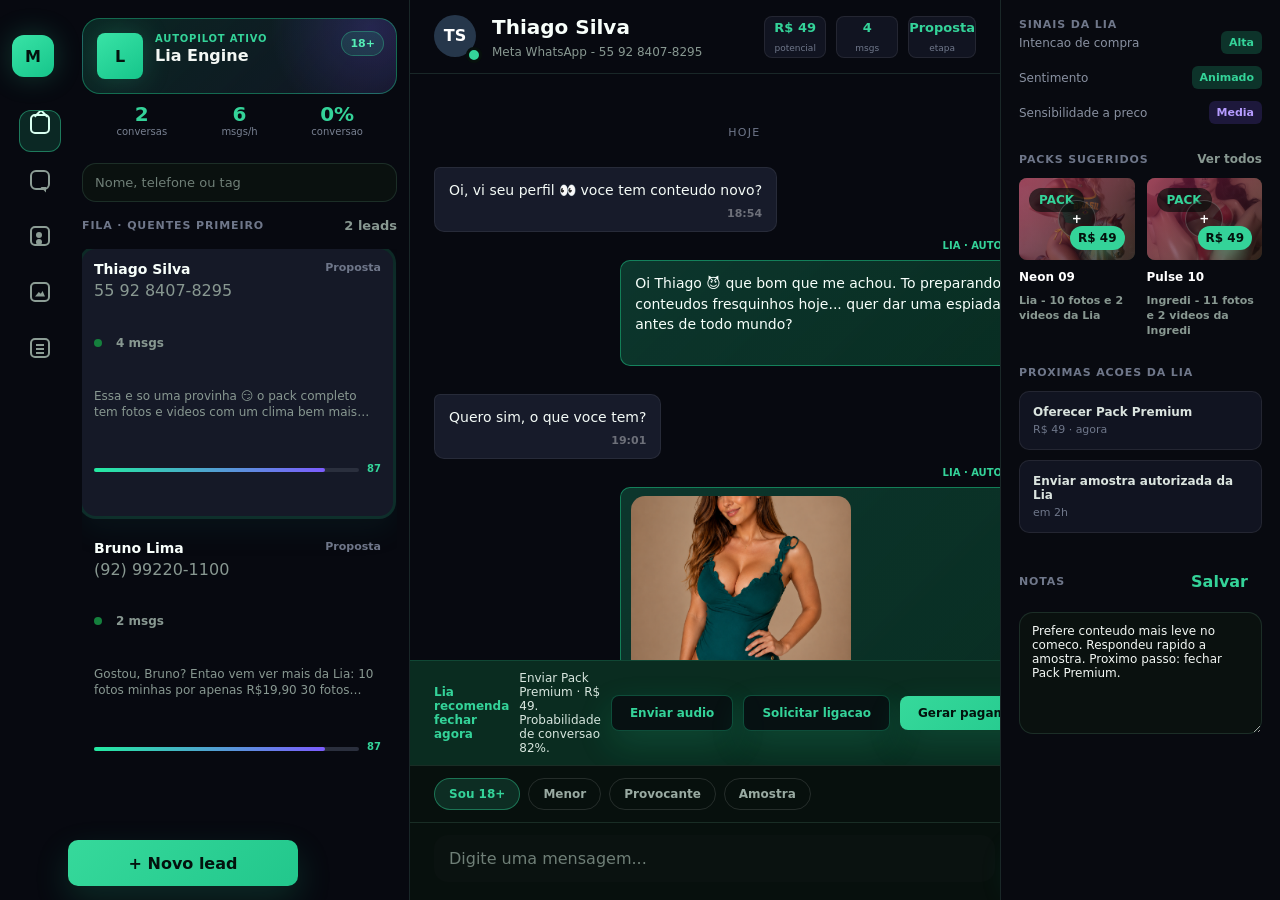
==== commit 2889d8c4: "fix: track whatsapp delivery status" ====
--- a/index.html
+++ b/index.html
@@ -225,7 +225,7 @@
               <span>Enviar Pack Premium · R$ 49. Probabilidade de conversao 82%.</span>
               <button id="send-audio-preview-button" type="button">Enviar audio</button>
               <button id="request-call-button" type="button">Solicitar ligacao</button>
-              <button id="create-pix-button" type="button">Gerar Pix</button>
+              <button id="create-pix-button" type="button">Gerar pagamento</button>
             </div>
             <div class="quick-replies" aria-label="Respostas rapidas">
               <button type="button" data-reply="Sou maior de 18">Sou 18+</button>
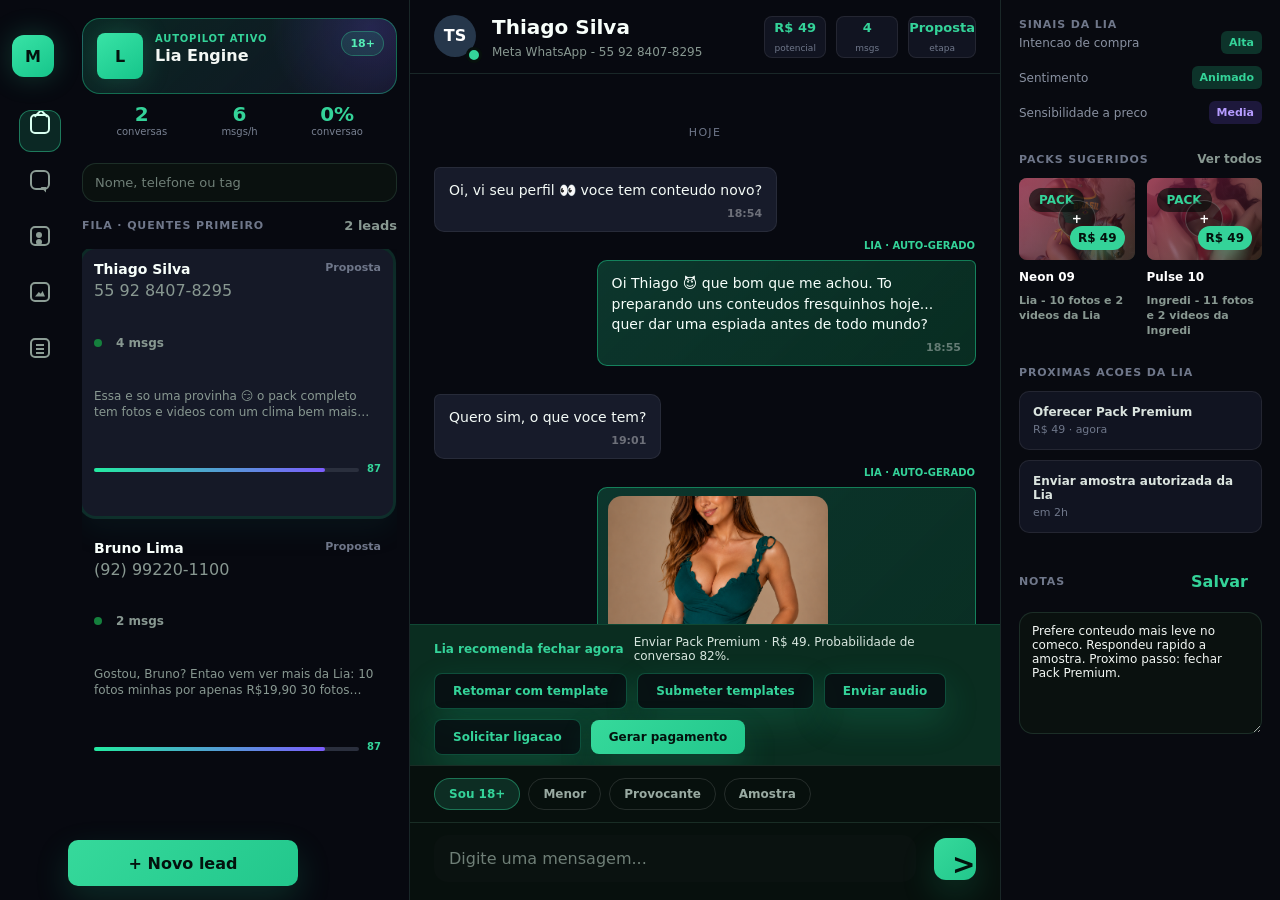
==== commit 679cebd5: "feat: add whatsapp reengagement templates" ====
--- a/index.html
+++ b/index.html
@@ -223,6 +223,8 @@
             <div class="suggestion-bar">
               <strong>Lia recomenda fechar agora</strong>
               <span>Enviar Pack Premium · R$ 49. Probabilidade de conversao 82%.</span>
+              <button id="send-template-button" type="button">Retomar com template</button>
+              <button id="submit-templates-button" type="button">Submeter templates</button>
               <button id="send-audio-preview-button" type="button">Enviar audio</button>
               <button id="request-call-button" type="button">Solicitar ligacao</button>
               <button id="create-pix-button" type="button">Gerar pagamento</button>
--- a/styles.css
+++ b/styles.css
@@ -2905,9 +2905,14 @@
 }
 
 .suggestion-bar {
+  flex-wrap: wrap;
   padding: 10px 24px;
   background: rgba(35, 235, 161, 0.13);
   font-size: 12px;
+}
+
+.suggestion-bar span {
+  min-width: 220px;
 }
 
 .suggestion-bar button {
@@ -2917,7 +2922,9 @@
 }
 
 #send-audio-preview-button,
-#request-call-button {
+#request-call-button,
+#send-template-button,
+#submit-templates-button {
   border: 1px solid rgba(35, 235, 161, 0.28);
   background: rgba(7, 9, 16, 0.74);
   color: var(--brand);
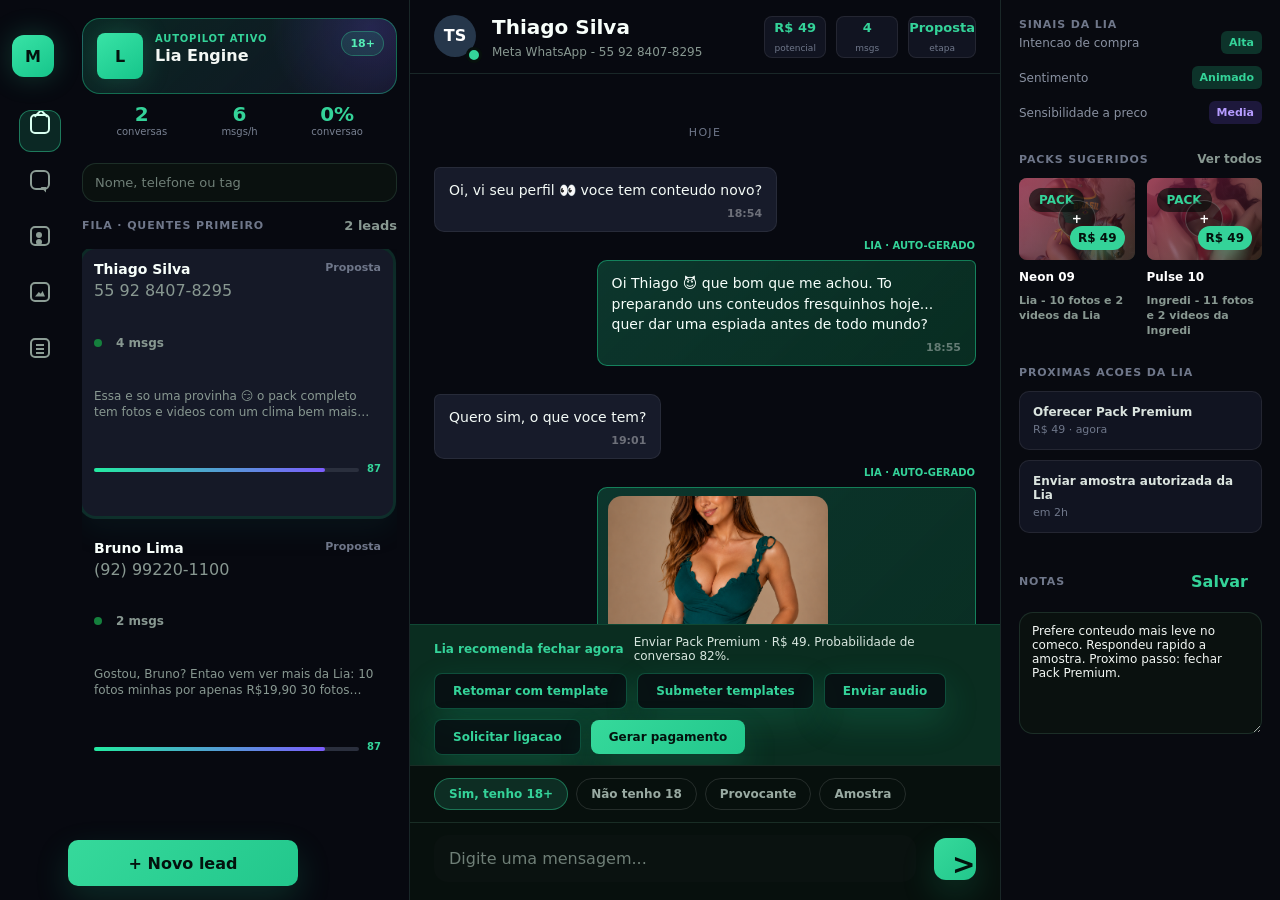
==== commit 8591106e: "fix: add ad age gate and restore Pix checkout" ====
--- a/index.html
+++ b/index.html
@@ -230,8 +230,8 @@
               <button id="create-pix-button" type="button">Gerar pagamento</button>
             </div>
             <div class="quick-replies" aria-label="Respostas rapidas">
-              <button type="button" data-reply="Sou maior de 18">Sou 18+</button>
-              <button type="button" data-reply="Sou menor de 18">Menor</button>
+              <button type="button" data-reply="Sim, tenho 18+">Sim, tenho 18+</button>
+              <button type="button" data-reply="Não tenho 18">Não tenho 18</button>
               <button type="button" data-reply="Gosto de um clima mais provocante">Provocante</button>
               <button type="button" data-reply="Manda uma amostrinha">Amostra</button>
             </div>
